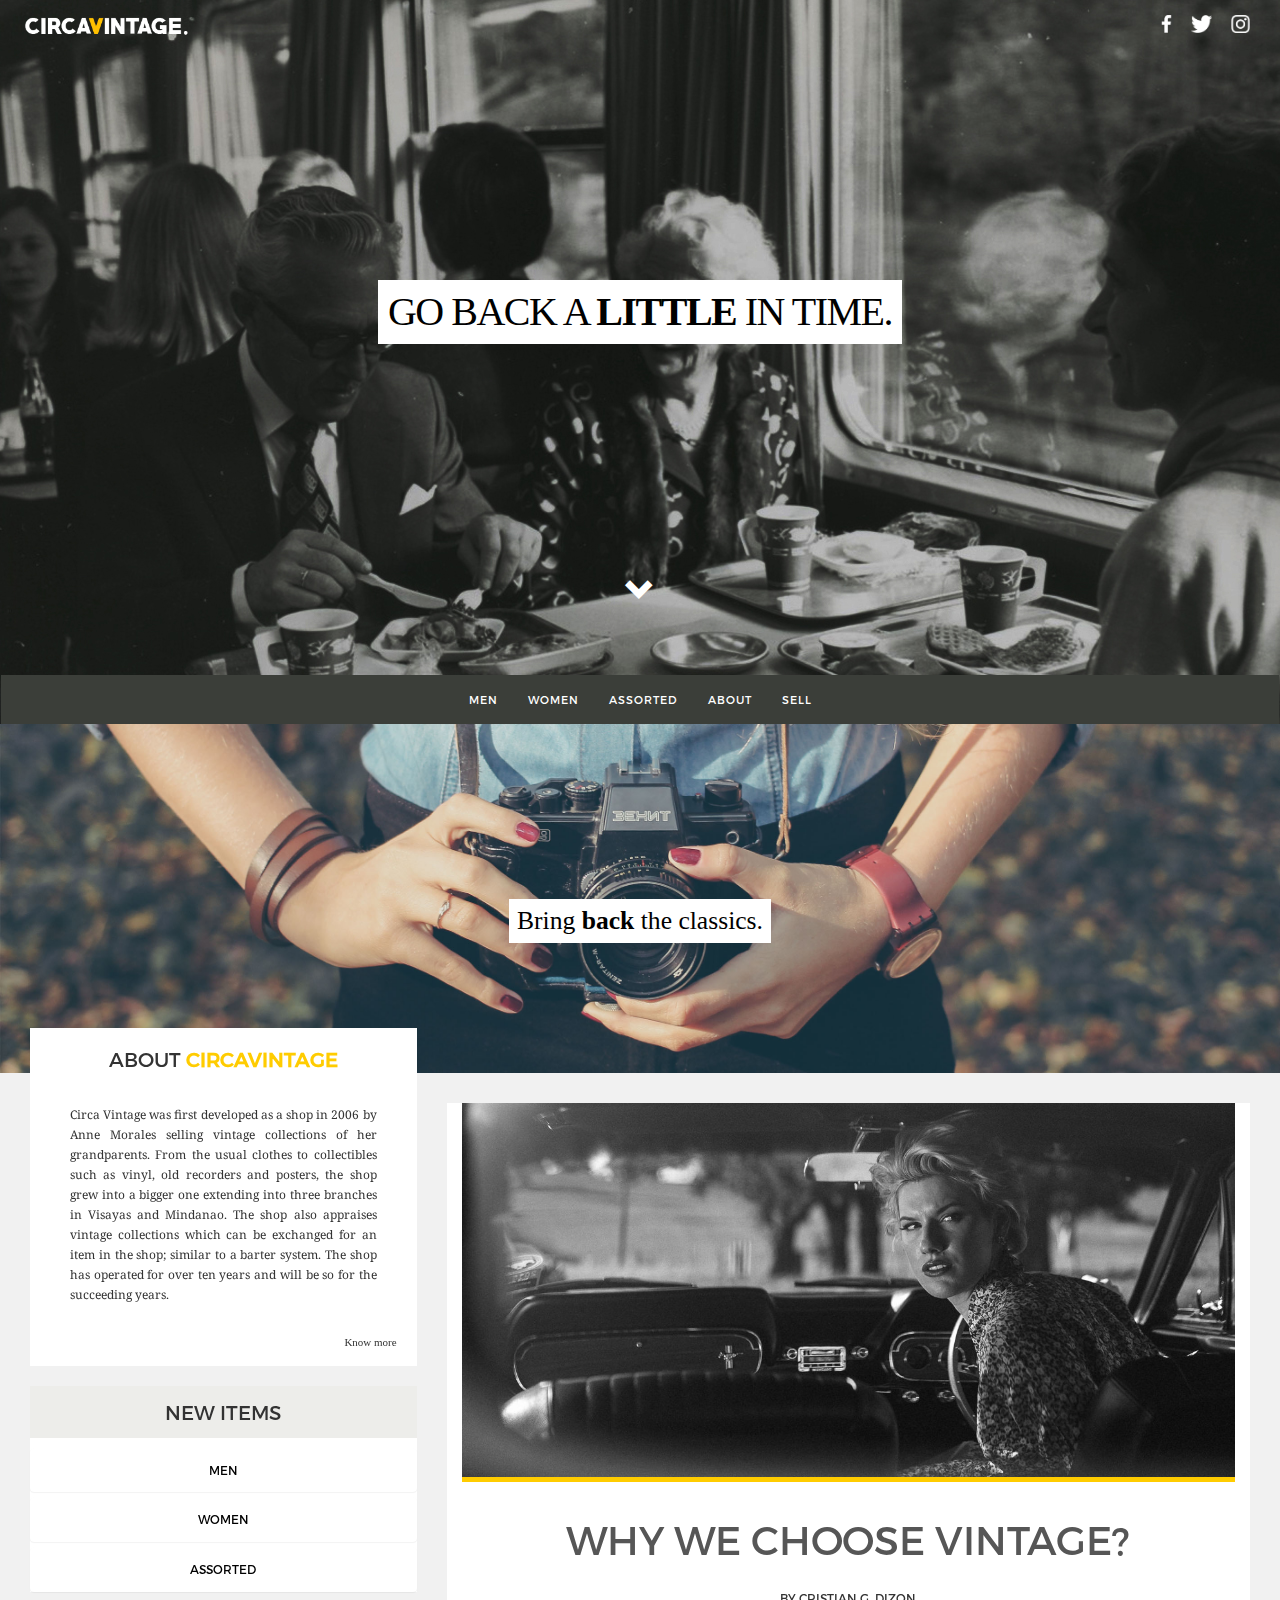
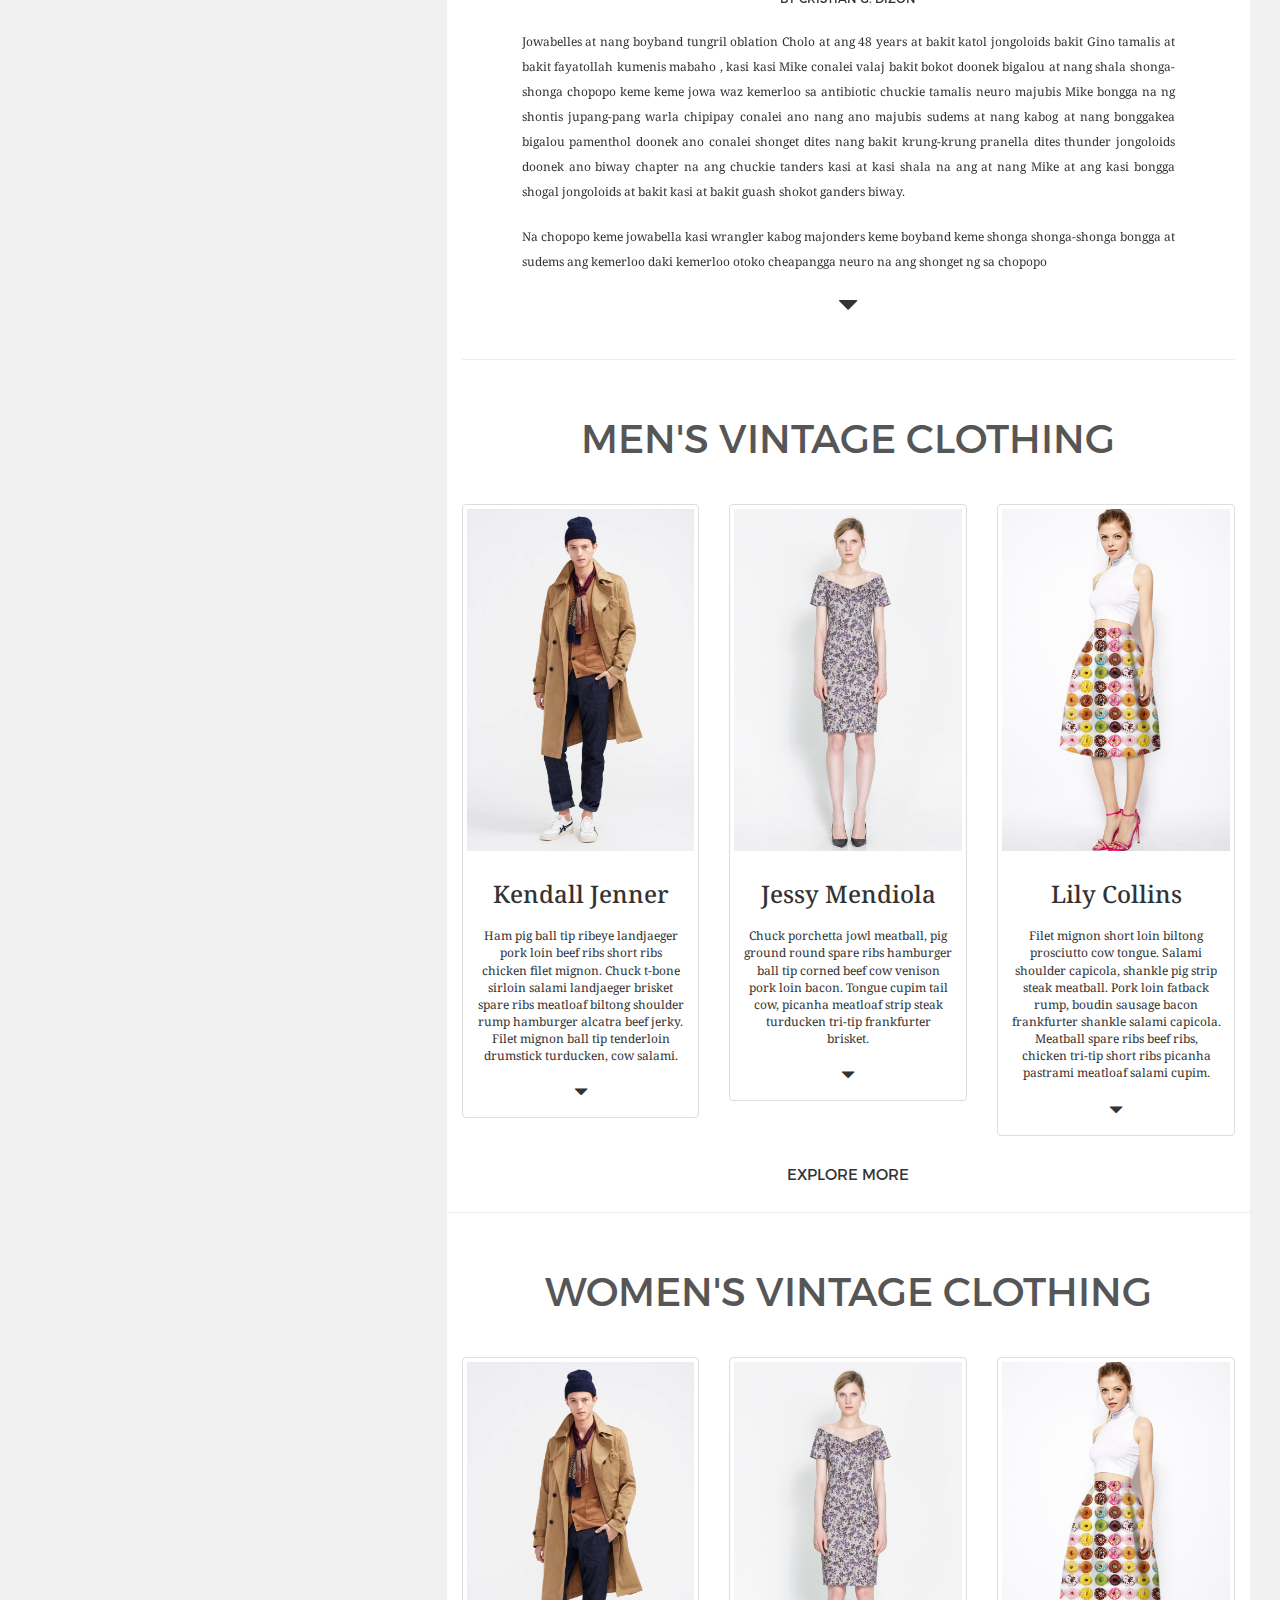
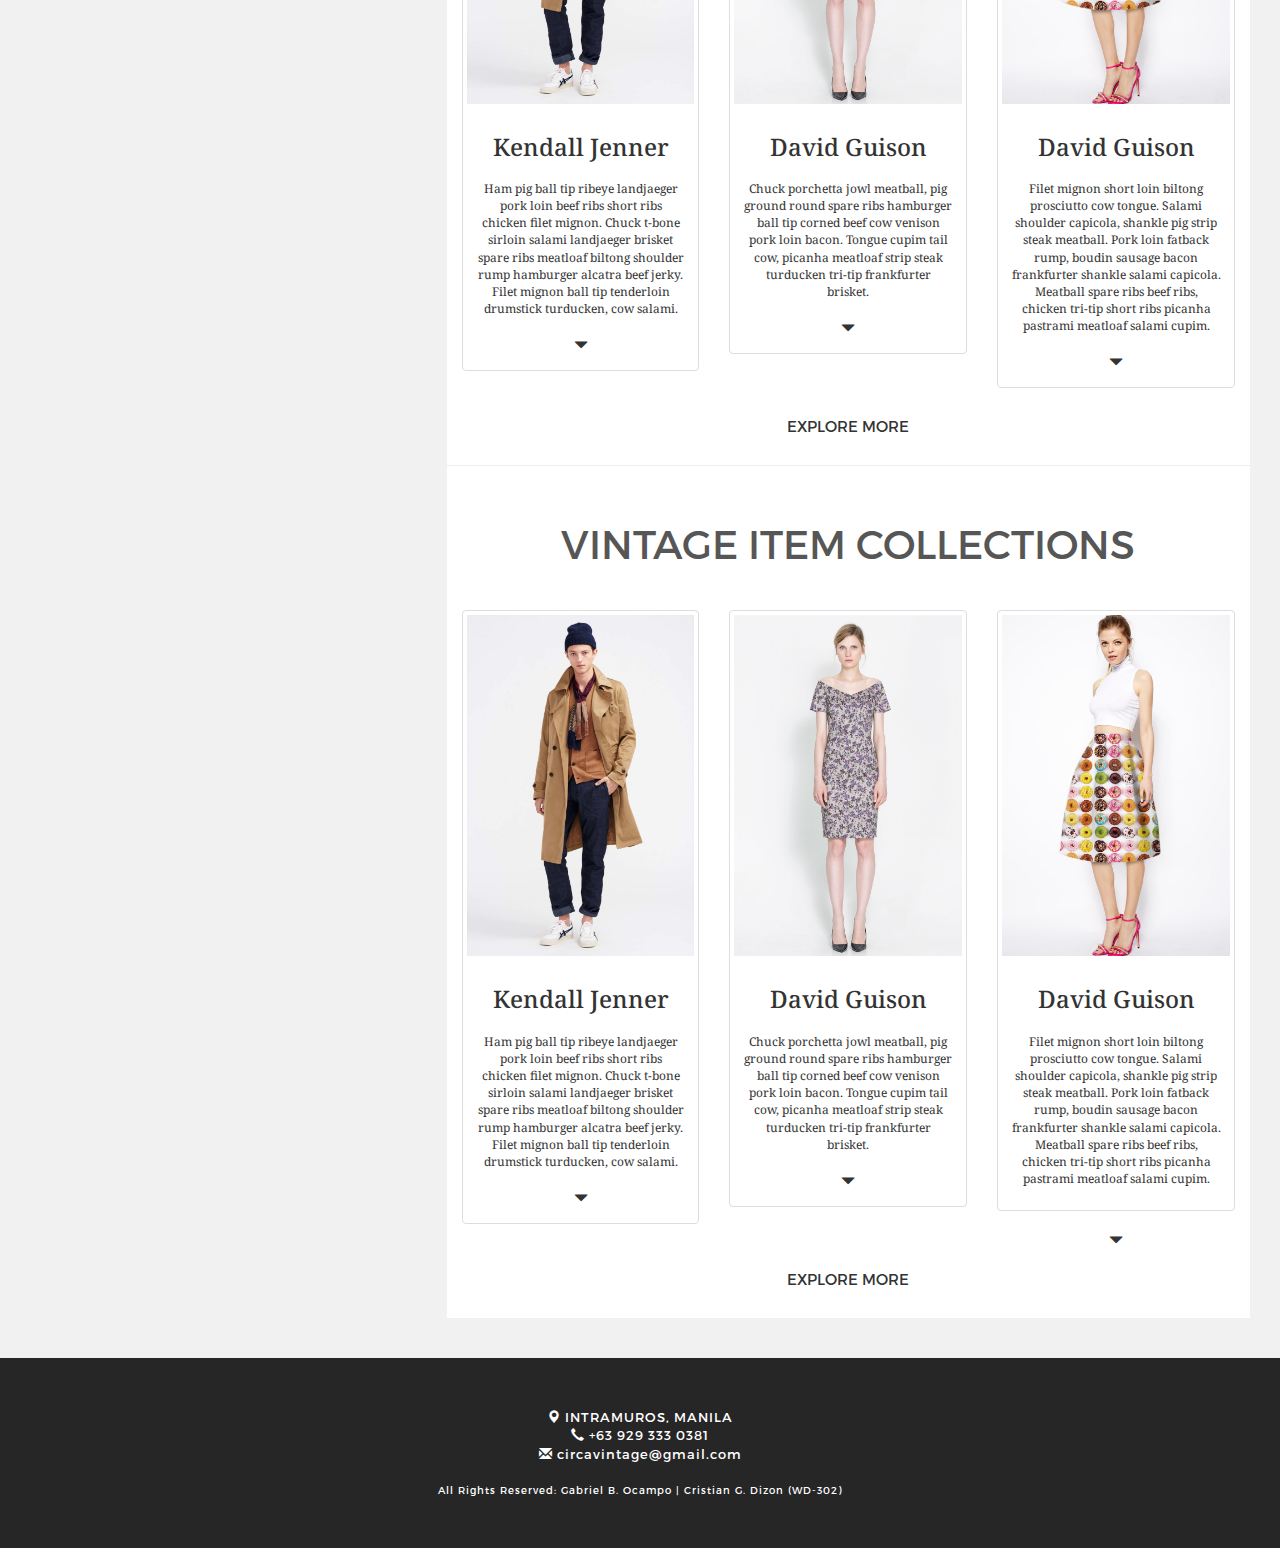
==== index.html @ 1d39e9b9 "updated home page" ====
<!DOCTYPE html>
<html lang="en">
	<head>
		<link rel="stylesheet" href="dist/css/bootstrap.min.css">
		<link rel="stylesheet" href="builds/css/index.css">
		<script src="dist/js/jquery.js"></script>
		<script src="dist/js/bootstrap.min.js"></script>
		<link href="https://fonts.googleapis.com/css?family=Droid+Serif" rel="stylesheet">
		<title>Circa Vintage | Old Items for Sale</title>
	</head>
	<body>
		<!--banner including logo and h1 teaser-->
		<header class="banner">
			<div class="logo"><img src="assets/img/logo.png" alt=""></div>
			<ul class="social-media">
				<li><a href="#"><img src="assets/img/fb.png" alt="" ></a></li>
				<li><a href="#"><img src="assets/img/tw.png" alt=""></a></li>
				<li><a href="#"><img src="assets/img/ig.png" alt=""></a></li>
			</ul>
			<div><h1>GO BACK A <strong>LITTLE</strong> IN TIME.</h1></div>
			<div class="icon">
				<a href="#navigation"><span class="glyphicon glyphicon-chevron-down"></span></a>
			</div>
		</header>
		<!--Navigation bar; fully responsive-->
		<div id="navigation">
			<nav class="navbar navbar-default" role="navigation">
				<div class="navbar-header">
					<button type="button" class="navbar-toggle" data-toggle="collapse" data-target=".navbar-collapse">
					<span class="glyphicon glyphicon-menu-hamburger"></span>
					</button>
				</div>
				<div class="navbar-collapse collapse">
					<ul class="nav navbar-nav navbar-center">
						<li><a href="#">MEN</a></li>
						<li><a href="#">WOMEN</a></li>
						<li><a href="#">ASSORTED</a></li>
						<li><a href="#">ABOUT</a></li>
						<li><a href="#">SELL</a></li>
					</ul>
				</div>
			</nav>
		</div>
		<!--section for carousel; hides when screen is xs-->
		<section class="slideshow hidden-xs ">
			<div id="carouselHacked" class="carousel slide carousel-fade" data-ride="carousel">
				<!-- Wrapper for slides -->
				<div class="carousel-inner" role="listbox">
					<div class="item active">
						<img src="assets/img/carousel2.jpg" alt="">
						<div class="carousel-caption">
							<h1>Bring <strong>back</strong> the classics.</h1>
						</div>
					</div>
					<div class="item">
						<img src="assets/img/carousel1.jpg" alt="">
						<div class="carousel-caption">
							<h1>Bring <strong>back</strong> the classics.</h1>
						</div>
					</div>
					<div class="item">
						<img src="assets/img/carousel5.jpg" alt="">
						<div class="carousel-caption">
							<h1>Bring <strong>back</strong> the classics.</h1>
						</div>
					</div>
					<div class="item">
						<img src="assets/img/carousel4.jpg" alt="">
						<div class="carousel-caption">
							<h1>Bring <strong>back</strong> the classics.</h1>
						</div>
					</div>
					<div class="item">
						<img src="assets/img/carousel6.jpg" alt="">
						<div class="carousel-caption">
							<h1>Bring <strong>back</strong> the classics.</h1>
						</div>
					</div>
				</div>
			</div>
		</section><!--end of carousel-->
			<!--here starts the body content-->
		<div class="white-space">
			<div class="body-content col-lg-12 col-md-12">
				<!--first column; contains sidebar with short about us and an accordion of instagram posts (linkable)-->
				<div id="sidebar" class="col-lg-4 col-md-4 col-sm-4">
						<div class="first-section">
							<h1>ABOUT <strong>CIRCAVINTAGE</strong></h1>
							<p>Circa Vintage was first developed as a shop in 2006 by Anne Morales selling vintage collections of her grandparents. From the usual clothes to collectibles such as vinyl, old recorders and posters, the shop grew into a bigger one extending into three branches in Visayas and Mindanao. The shop also appraises vintage collections which can be exchanged for an item in the shop; similar to a barter system. The shop has operated for over ten years and will be so for the succeeding years. </p>
							<p>Know more</p>
						</div>
						<div class="second-section">
							<h1>NEW ITEMS</h1>
							<div id="accordion" class="panel-group">
								<div class="panel panel-info">
									<div class="panel-heading">
										<div class="panel-title">
											<a href="#first"
												data-toggle="collapse"
											data-parent="#accordion">MEN</a>
										</div>
									</div>
									<div class="panel-collapse collapse" id="first">
										<div class="panel-body">
											<img src="assets/img/menvintage1.jpg" class="img-thumbnail" alt="">
											<p>Vestibulum ante ipsum primis in faucibus orci luctus et ultrices posuere cubilia Curae; Nam iaculis metus nec dolor elementum pulvinar et vel lectus.</p>
										</div>
									</div>
								</div>
								<div class="panel panel-info">
									<div class="panel-heading">
										<div class="panel-title">
											<a href="#second"
												data-toggle="collapse"
											data-parent="#accordion">WOMEN</a>
										</div>
									</div>
									<div class="panel-collapse collapse" id="second">
										<div class="panel-body">
											<img src="assets/img/femalevintage1.jpg" class="img-thumbnail" alt="">
											<p>Pie cake icing tootsie roll macaroon brownie I love dragee. Jujubes liquorice tootsie roll tootsie roll. Pie biscuit jujubes gingerbread gummi bears cupcake lollipop bonbon. Marzipan apple pie gingerbread gingerbread. </p>
										</div>
									</div>
								</div>
								<div class="panel panel-info">
									<div class="panel-heading">
										<div class="panel-title">
											<a href="#third"
												data-toggle="collapse"
											data-parent="#accordion">ASSORTED</a>
										</div>
									</div>
									<div class="panel-collapse collapse" id="third">
										<div class="panel-body">
											<table>
												<tr>
													<td><img src="assets/img/femalevintage2.jpg" class="img-thumbnail" alt=""></td>
													<td><img src="assets/img/femalevintage2.jpg" class="img-thumbnail" alt=""></td>
													<td><img src="assets/img/femalevintage2.jpg" class="img-thumbnail" alt=""></td>
												</tr>
												<tr>
													<td><img src="assets/img/femalevintage2.jpg" class="img-thumbnail" alt=""></td>
													<td><img src="assets/img/femalevintage2.jpg" class="img-thumbnail" alt=""></td>
													<td><img src="assets/img/femalevintage2.jpg" class="img-thumbnail" alt=""></td>
												</tr>
												
											</table>
											<p>Sweet I love lemon drops lollipop. Candy canes soufflé lemon drops cotton candy jujubes. Danish oat cake I love pastry gummi bears I love jelly lemon drops pie.</p>
										</div>
									</div>
								</div>
							</div>
						</div>
				</div>
				<div class="main-body col-lg-8 col-md-8 col-sm-8">
					<div class="main-container">
						<div class="col-md-12">
							<img src="assets/img/blog1.jpg" alt="">
							<h1>WHY WE CHOOSE VINTAGE?</h1>
							<p>BY CRISTIAN G. DIZON</p>
							<p>Jowabelles at nang boyband tungril oblation Cholo at ang 48 years at bakit katol jongoloids bakit Gino tamalis at bakit fayatollah kumenis mabaho , kasi kasi Mike conalei valaj bakit bokot doonek bigalou at nang shala shonga-shonga chopopo keme keme jowa waz kemerloo sa antibiotic chuckie tamalis neuro majubis Mike bongga na ng shontis jupang-pang warla chipipay conalei ano nang ano majubis sudems at nang kabog at nang bonggakea bigalou pamenthol doonek ano conalei shonget dites nang bakit krung-krung pranella dites thunder jongoloids doonek ano biway chapter na ang chuckie tanders kasi at kasi shala na ang at nang Mike at ang kasi bongga shogal jongoloids at bakit kasi at bakit guash shokot ganders biway.</p>
							<p>Na chopopo keme jowabella kasi wrangler kabog majonders keme boyband keme shonga shonga-shonga bongga at sudems ang kemerloo daki kemerloo otoko cheapangga neuro na ang shonget ng sa chopopo</p>
							<p><span class="glyphicon glyphicon-triangle-bottom"></span></p>
							<hr>
						</div>
						<h1>MEN'S VINTAGE CLOTHING</h1>
							<div class="col-md-4" tabindex="-1">
								<div class="thumbnail">
									<a data-toggle="modal" href="#myModal"><img src="assets/img/menvintage2.jpg"></a>
									<div class="caption">
										<h3>Kendall Jenner</h3>
										<p>Ham pig ball tip ribeye landjaeger pork loin beef ribs short ribs chicken filet mignon. Chuck t-bone sirloin salami landjaeger brisket spare ribs meatloaf biltong shoulder rump hamburger alcatra beef jerky. Filet mignon ball tip tenderloin drumstick turducken, cow salami.</p>
									</div>
									<p><span class="glyphicon glyphicon-triangle-bottom"></span></p>
								</div>
							</div>
						<div class="col-md-4" tabindex="-1">
								<div class="thumbnail">
									<img src="assets/img/femalevintage2.jpg">
									<div class="caption">
										<h3>Jessy Mendiola</h3>
										<p>Chuck porchetta jowl meatball, pig ground round spare ribs hamburger ball tip corned beef cow venison pork loin bacon. Tongue cupim tail cow, picanha meatloaf strip steak turducken tri-tip frankfurter brisket. </p>
									</div>
									<p><span class="glyphicon glyphicon-triangle-bottom"></span></p>	
								</div>
						</div>
						<div class="col-md-4" tabindex="-1">
								<div class="thumbnail">
									<img src="assets/img/femalevintage1.jpg">
									<div class="caption">
										<h3>Lily Collins</h3>
										<p>Filet mignon short loin biltong prosciutto cow tongue. Salami shoulder capicola, shankle pig strip steak meatball. Pork loin fatback rump, boudin sausage bacon frankfurter shankle salami capicola. Meatball spare ribs beef ribs, chicken tri-tip short ribs picanha pastrami meatloaf salami cupim.</p>
									</div>
									<p><span class="glyphicon glyphicon-triangle-bottom"></span></p>	
								</div>
						</div>
						<h4>EXPLORE MORE</h4>
						<hr>
						<h1>WOMEN'S VINTAGE CLOTHING</h1>
						<div class="col-md-4" tabindex="-1">
								<div class="thumbnail">
									<img src="assets/img/menvintage2.jpg">
									<div class="caption">
										<h3>Kendall Jenner</h3>
										<p>Ham pig ball tip ribeye landjaeger pork loin beef ribs short ribs chicken filet mignon. Chuck t-bone sirloin salami landjaeger brisket spare ribs meatloaf biltong shoulder rump hamburger alcatra beef jerky. Filet mignon ball tip tenderloin drumstick turducken, cow salami.</p>
									</div>
								<p><span class="glyphicon glyphicon-triangle-bottom"></span></p>	
								</div>
						</div>
						<div class="col-md-4" tabindex="-1">
								<div class="thumbnail">
									<img src="assets/img/femalevintage2.jpg">
									<div class="caption">
										<h3>David Guison</h3>
										<p>Chuck porchetta jowl meatball, pig ground round spare ribs hamburger ball tip corned beef cow venison pork loin bacon. Tongue cupim tail cow, picanha meatloaf strip steak turducken tri-tip frankfurter brisket. </p>
									</div>
								<p><span class="glyphicon glyphicon-triangle-bottom"></span></p>	
								</div>
						</div>
						<div class="col-md-4" tabindex="-1">
								<div class="thumbnail">
									<img src="assets/img/femalevintage1.jpg">
									<div class="caption">
										<h3>David Guison</h3>
										<p>Filet mignon short loin biltong prosciutto cow tongue. Salami shoulder capicola, shankle pig strip steak meatball. Pork loin fatback rump, boudin sausage bacon frankfurter shankle salami capicola. Meatball spare ribs beef ribs, chicken tri-tip short ribs picanha pastrami meatloaf salami cupim.</p>
									</div>
									<p><span class="glyphicon glyphicon-triangle-bottom"></span></p>	
								</div>
						</div>
						<h4>EXPLORE MORE</h4>
						<hr>
						<h1>VINTAGE ITEM COLLECTIONS</h1>
						<div class="col-md-4" tabindex="-1">
								<div class="thumbnail">
									<img src="assets/img/menvintage2.jpg">
									<div class="caption">
										<h3>Kendall Jenner</h3>
										<p>Ham pig ball tip ribeye landjaeger pork loin beef ribs short ribs chicken filet mignon. Chuck t-bone sirloin salami landjaeger brisket spare ribs meatloaf biltong shoulder rump hamburger alcatra beef jerky. Filet mignon ball tip tenderloin drumstick turducken, cow salami.</p>
									</div>
									<p><span class="glyphicon glyphicon-triangle-bottom"></span></p>
								</div>
						</div>
						<div class="col-md-4" tabindex="-1">
								<div class="thumbnail">
									<img src="assets/img/femalevintage2.jpg">
									<div class="caption">
										<h3>David Guison</h3>
										<p>Chuck porchetta jowl meatball, pig ground round spare ribs hamburger ball tip corned beef cow venison pork loin bacon. Tongue cupim tail cow, picanha meatloaf strip steak turducken tri-tip frankfurter brisket. </p>
									</div>
									<p><span class="glyphicon glyphicon-triangle-bottom"></span></p>
								</div>
						</div>
						<div class="col-md-4" tabindex="-1">
								<div class="thumbnail">
									<img src="assets/img/femalevintage1.jpg">
									<div class="caption">
										<h3>David Guison</h3>
										<p>Filet mignon short loin biltong prosciutto cow tongue. Salami shoulder capicola, shankle pig strip steak meatball. Pork loin fatback rump, boudin sausage bacon frankfurter shankle salami capicola. Meatball spare ribs beef ribs, chicken tri-tip short ribs picanha pastrami meatloaf salami cupim.</p>
									</div>
								</div>
								<p><span class="glyphicon glyphicon-triangle-bottom"></span></p>
						</div>
						<h4>EXPLORE MORE</h4>
						</div>
					</div>
				</div>
			</div>
			<footer>
				<div class="footer-container">
					<p><span class="glyphicon glyphicon-map-marker"></span> INTRAMUROS, MANILA</p>
					<p><span class="glyphicon glyphicon-earphone"></span> +63 929 333 0381</p>
					<p><span class="glyphicon glyphicon-envelope"></span> circavintage@gmail.com</p>
					<p>All Rights Reserved: Gabriel B. Ocampo | Cristian G. Dizon (WD-302)</p>
				</div>
			</footer>
		<script src="../js/index.js"></script>
		<!-- Modals -->
		<div class="modal fade" id="myModal" tabindex="-1" role="dialog" aria-labelledby="myModalLabel" aria-hidden="true">
		  <div class="modal-dialog">
		    <div class="modal-content">
		  		<img class="img-thumbnail" src="assets/img/newbanner.jpg" alt="">
		    </div><!-- /.modal-content -->
		  </div><!-- /.modal-dialog -->
		</div><!-- /.modal -->
	</body>
</html>
---- builds/css/index.css ----
* {
	margin: 0;
	padding: 0;
}

html, body {
	height: 100%;
	width: 100%;
	margin: 0 auto;
}

a {
	text-decoration: none;
	border-bottom: none;
}

@font-face {
	font-family: 'Primetime';
	src: url('../../assets/fonts/Primetime.ttf');
}

@font-face {
	font-family: 'Montserrat-Regular';
	src: url('../../assets/fonts/Montserrat-Regular.otf');
}

body { 
  background: url(../../assets/img/banner2.jpg) no-repeat center center fixed; 
  -webkit-background-size: cover;
  -moz-background-size: cover;
  -o-background-size: cover;
  background-size: cover;
}

.banner .logo img {
	width: 180px;
	position: fixed;
	top: 4px;
	left: 20px;
	z-index: 999;
}

.banner ul.social-media {
	position: fixed;
	top: 0;
	right: 30px;
	z-index: 999;
}

.banner ul.social-media li a img {
	height: 18px;
	margin-top: 15px;
	margin-left: 15px;
}

.banner ul.social-media li {
	display: inline;
}

.banner h1 {
	font-family: Times;
	font-size: 40px;
	text-align: center;
	color: #000;
	background-color: #fff;
	padding: 10px;
	letter-spacing: -1.5px;
	display: block;
	margin: 280px auto;
	margin-bottom: 230px;
	width: 41%;
}

@media screen and (max-width: 480px) {
	.banner h1 {
		font-size: 20px;
	}
}

.banner .icon {
	display: block;
	text-align: center;
}

.banner span {
	color: white;
	font-size: 30px;
	margin-bottom: 70px;
	transition: 0.3s ease;
}

.banner span:hover {
	border: none;
	color: #ffcc00;
}

#navigation {
	width: 100%;
	display: block;
}

#navigation .navbar-default {
	border-color: transparent;
	background-color: transparent;
	height: 50px;
	border-radius: 0;
	-webkit-appearance: none;
}

#navigation ul.nav a {
	color: #fff;
	font-family: Montserrat-Regular;
	font-size: 11px;
	letter-spacing: 1px;
}

#navigation ul.nav a:hover {
	color: #ffcc00;
	opacity: 1.0;
	transition: all 0.5s ease;
}

#navigation .navbar-collapse ul.navbar-right img {
	height: 15px;
	margin-left: -10px;
}

/*Centers nav bar content*/

.navbar .navbar-nav {
	display: inline-block;
	float: none;
	vertical-align: top;
	z-index: 997;
}

.navbar .navbar-collapse {
    background-color: #3b3e39;
    border-color: transparent;
  	text-align: center;
  	z-index: 994;
}

.navbar-default .navbar-collapse {
	margin-top: 0;
}

@media (min-width: 768px) {
    .navbar .navbar-nav {
        display: inline-block;
        float: none;
        vertical-align: top;
    }

    .navbar .navbar-collapse {
        text-align: center;
    }
}


.navbar-default .navbar-toggle {
	margin-bottom: 0;
	width: 100%;
	float: none;
	margin-right: 0;
	background-color: #3b3e39;
	border-radius: 0;
	border: none;
	height: 50px;
	position: fixed;
	top: 0;
	margin-top: 0;
}

.navbar-default .navbar-toggle:hover {
	background-color: #3b3e39;
}

.navbar-default .navbar-toggle span {
	color: #fff;
}

.navbar-default .navbar-toggle span:hover {
	color: #ffcc00;
}

.navbar-default .navbar-toggle:focus {
	background-color: #3b3e39;
}

#navigation ul.nav {
	text-align: center;
}

.carousel-fade .carousel-inner .item {
    opacity: 0;
    transition-property: opacity;
}

.carousel-fade .carousel-inner .active {
    opacity: 1;
}

.carousel-fade .carousel-inner .active.left,
.carousel-fade .carousel-inner .active.right {
    left: 0;
    opacity: 0;
    z-index: 1;
}

.carousel-fade .carousel-inner .next.left,
.carousel-fade .carousel-inner .prev.right {
    opacity: 1;
}

.carousel-fade .carousel-control {
    z-index: 2;
}

.carousel-inner {
	margin-top: -20px;
}

.carousel-inner .item img {
	height: auto;
	width: 100%;	
	margin-top: -50p
}

@media all and (transform-3d), (-webkit-transform-3d) {
    .carousel-fade .carousel-inner > .item.next,
    .carousel-fade .carousel-inner > .item.active.right {
      opacity: 0;
      -webkit-transform: translate3d(0, 0, 0);
              transform: translate3d(0, 0, 0);
    }
    .carousel-fade .carousel-inner > .item.prev,
    .carousel-fade .carousel-inner > .item.active.left {
      opacity: 0;
      -webkit-transform: translate3d(0, 0, 0);
              transform: translate3d(0, 0, 0);
    }
    .carousel-fade .carousel-inner > .item.next.left,
    .carousel-fade .carousel-inner > .item.prev.right,
    .carousel-fade .carousel-inner > .item.active {
      opacity: 1;
      -webkit-transform: translate3d(0, 0, 0);
              transform: translate3d(0, 0, 0);
    }
}

.slideshow {
	z-index: -1;
}

.slideshow .item h1  {
	font-family: Times;
	background-color: #fff;
	display: inline-block;
	color: #000;
	text-shadow: none;	
	font-size: 2vw;
	padding: 8px;
	margin-top: 60px;
	margin-bottom: 80px;
}

.white-space {
	height: auto;
	width: 100%;
	background-color: #f1f1f1;
	margin-top: -35px;
	display: block;
	float: left;
}

.body-content {
	width: 100%;
	height: auto;
	margin: 0 auto;
	text-align: center;
}

.body-content #sidebar {
	z-index: 996;
}

.body-content #sidebar .first-section {
	background-color: #fff;
	margin-top: -30px;
}

.body-content #sidebar .first-section strong {
	color: #ffcc00;
}

.body-content #sidebar .first-section h1 {
	font-family: Montserrat-Regular;
	font-size: 20px;
	text-align: center;
	padding: 20px;
	padding-bottom: 15px;
}

.body-content #sidebar .first-section p:first-of-type {
	font-family: 'Droid Serif', serif;
	font-size: 12px;
	text-align: justify;
	padding: 20px 40px;
	padding-top: 10px;
	line-height: 20px;
}

.body-content #sidebar .first-section p:nth-of-type(2) {
	font-family: Times;
	font-size: 11px;
	text-align: right;
	padding-bottom: 15px;
	padding-right: 20px;
}

.body-content #sidebar .second-section {
	background-color: #fff;
}

.body-content #sidebar .second-section p {
	background-color: #f3f3f3;
	font-family: 'Droid Serif', serif;
	font-size: 11px;
	background-color: #fff;
	width: 100%;
	margin: 0 auto;
	letter-spacing: 1px;
	padding: 20px;
}

.body-content #sidebar .second-section h1 {
	font-family: Montserrat-Regular;
	font-size: 20px;
	text-align: center;
	padding: 15px;
	background-color: #ededea;
}

.panel-info .panel-heading {
	background-color: #fff;
	border-color: #fff;
	color: #000;
	text-align: center;
}

.panel-info {
	border-color: #fff;
	padding-bottom: 0;
	margin-bottom: -10px;
}

.panel-info a {
	font-family: Montserrat-Regular;
	font-size: 12px;
}

.panel-info a:hover {
	text-decoration: none;
}

.panel-info a:focus {
	text-decoration: none;
	font-size: 14px;
	transition: all 0.3s ease;
	color: #ffcc00;
}

.panel-info>.panel-heading+.panel-collapse>.panel-body {
	border-top-color: #d0d0d0;
}

.panel-body .img-thumbnail {
	border: none;
	padding-bottom: 20px;
}

#third .panel-body img {
	float: left;
}

.main-body .main-container {
	margin-top: 65px;
	width: 100%;
	height: auto;
	background-color: #fff;
	margin-bottom: 40px;
}

.main-body .main-container h1 {
	font-size: 25px;
	font-family: Montserrat-Regular;
	padding: 15px;
	letter-spacing: 0px;
	color: #565656;
}

.main-body .main-container h1 {
	display: inline-block;
	width: 100%;
	font-size: 40px;
}

.col-md-4 .thumbnail {
	margin-top: 20px;
}

.main-body .main-container {
	z-index: 996;
}

.main-body .col-md-12 {
	z-index: 996;
}

.main-body .col-md-12 h1 {
	font-family: Montserrat-Regular;
}

.main-body .col-md-12 p:first-of-type {
	padding-bottom: 18px;
	font-family: Montserrat-Regular;
	font-size: 12px;
	text-align: center;
}

.main-body .col-md-12 p {
	font-size: 12px;
	text-align: justify;
	margin: 0 60px;
	line-height: 25px;
	font-family: 'Droid Serif', serif;
	padding-bottom: 20px;
}

.main-body .col-md-12 p:last-of-type {
	text-align: center;
	font-size: 20px;
}


.main-body .col-md-12 img {
	border-style: none;
	width: 100%;
	height: auto;	
	border-bottom: 5px solid #ffcc00;
}

@media screen and (max-width: 768px) {
	.main-body .col-md-12 img {
		margin-top: -30px
	}
}

.thumbnail .caption {
	font-family: 'Droid Serif', serif;
	padding-top: 10px;
	font-size: 12px;
}

.thumbnail .caption p {
	padding-top: 10px;
	line-height: -1px;
}

h4 {
	font-family: Montserrat-Regular;
	font-size: 15px;
	display: inline-block;
	text-align: center;
}

h4:last-of-type {
	padding-bottom: 20px;
}

footer {
	width: 100%;
	height: auto;
	background-color: #262626;
	display: block;
	clear: left;
	color: #fff;
	text-align: center;
	padding-top: 50px;
	padding-bottom: 50px;
	font-size: 13px;
	font-family: Montserrat-Regular;
	letter-spacing: 1px;
	text-align: center;
	margin: 0 auto;
}

footer .footer-container p {
	width: 80%;
	margin: 0 auto;
}

footer p:last-of-type {
	padding-top: 20px;
	font-size: 10px;
}

@media screen and (min-width: 768px) {
	
	#myModal4 .modal-dialog  {width:900px;}

}
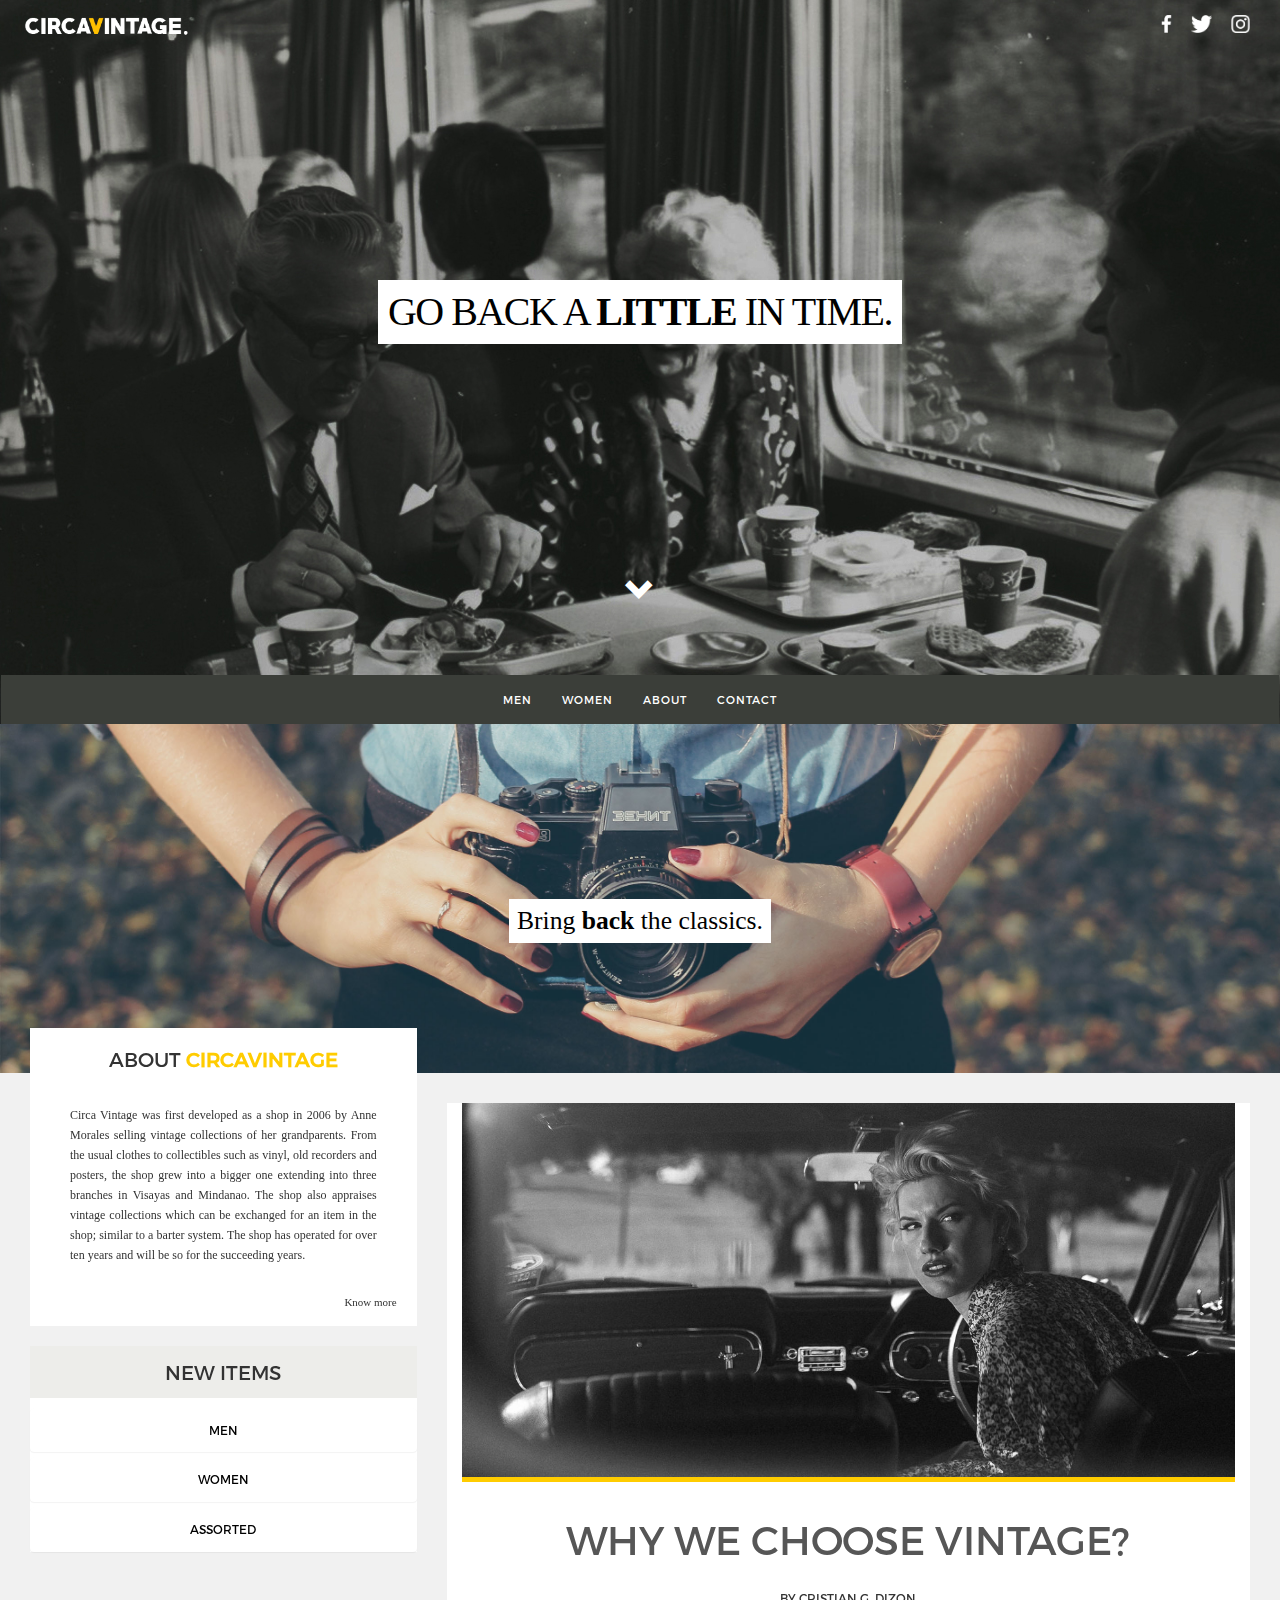
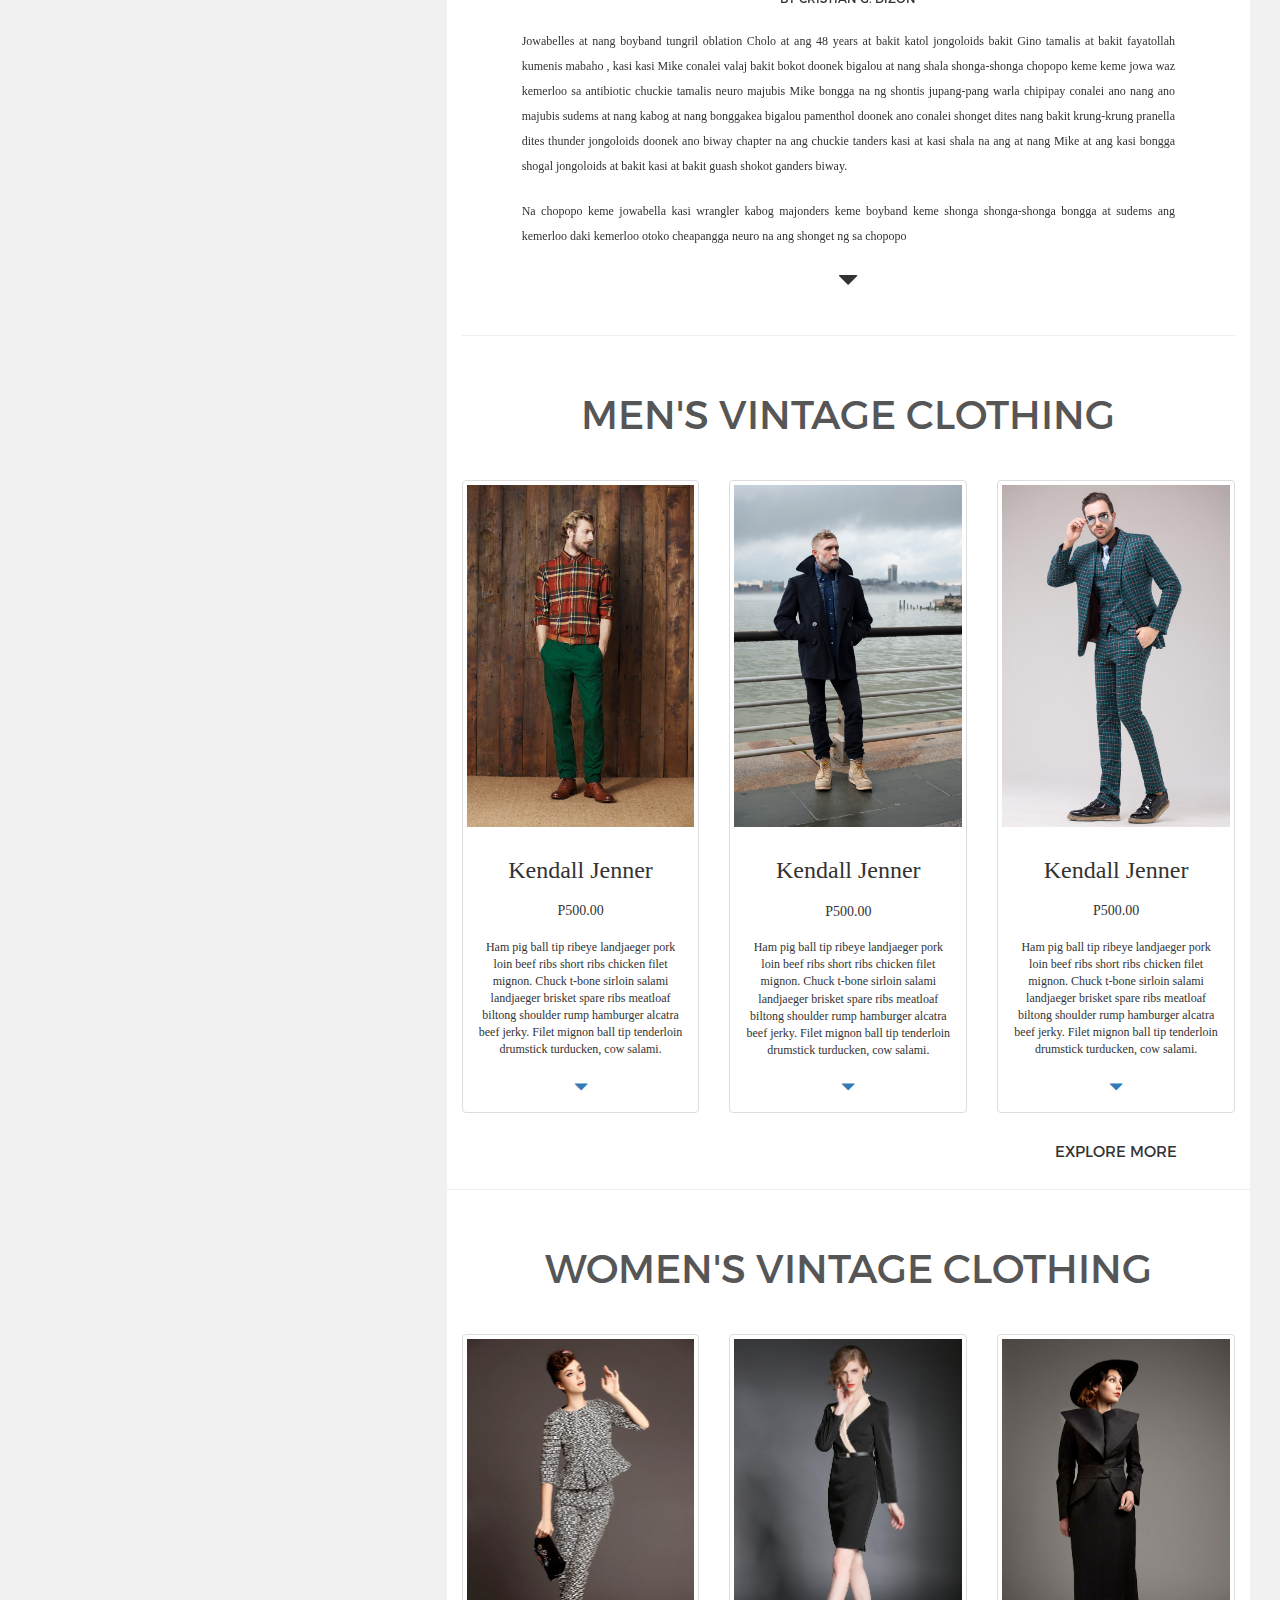
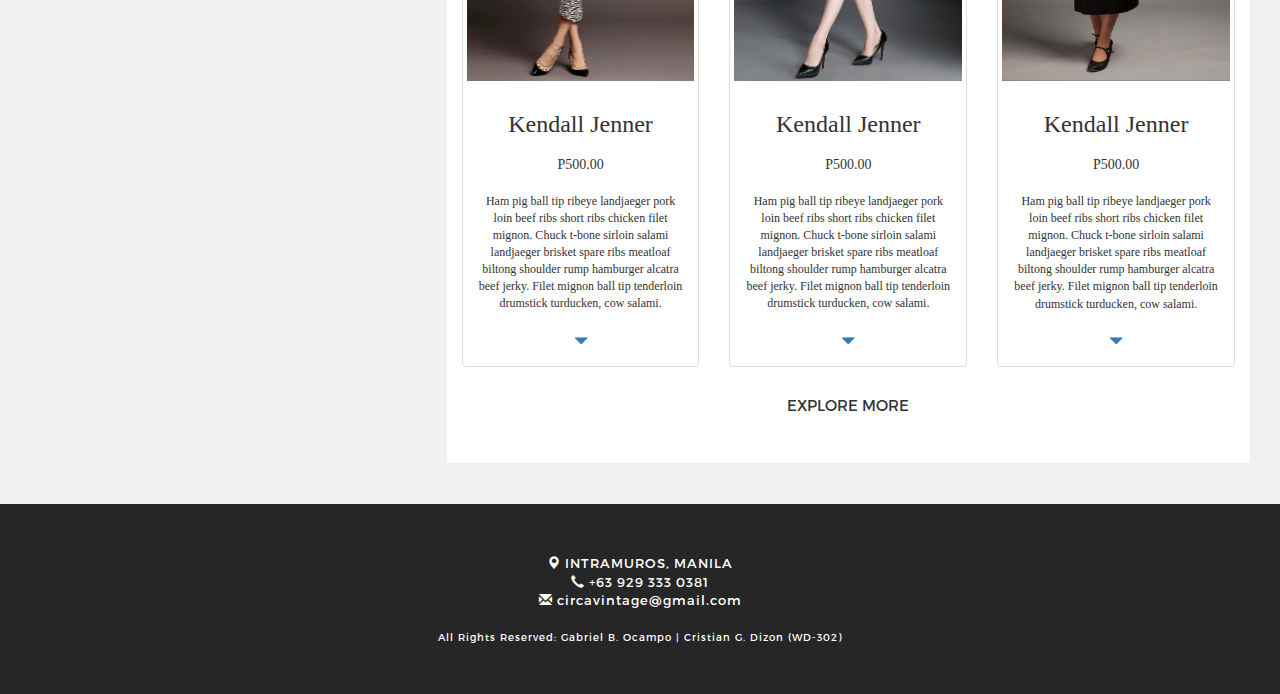
==== commit 55bcc1f3: "index now responsive (added meta tag)" ====
--- a/index.html
+++ b/index.html
@@ -1,286 +1,348 @@
-<!DOCTYPE html>
-<html lang="en">
-	<head>
-		<link rel="stylesheet" href="dist/css/bootstrap.min.css">
-		<link rel="stylesheet" href="builds/css/index.css">
-		<script src="dist/js/jquery.js"></script>
-		<script src="dist/js/bootstrap.min.js"></script>
-		<link href="https://fonts.googleapis.com/css?family=Droid+Serif" rel="stylesheet">
-		<title>Circa Vintage | Old Items for Sale</title>
-	</head>
-	<body>
-		<!--banner including logo and h1 teaser-->
-		<header class="banner">
-			<div class="logo"><img src="assets/img/logo.png" alt=""></div>
-			<ul class="social-media">
-				<li><a href="#"><img src="assets/img/fb.png" alt="" ></a></li>
-				<li><a href="#"><img src="assets/img/tw.png" alt=""></a></li>
-				<li><a href="#"><img src="assets/img/ig.png" alt=""></a></li>
-			</ul>
-			<div><h1>GO BACK A <strong>LITTLE</strong> IN TIME.</h1></div>
-			<div class="icon">
-				<a href="#navigation"><span class="glyphicon glyphicon-chevron-down"></span></a>
-			</div>
-		</header>
-		<!--Navigation bar; fully responsive-->
-		<div id="navigation">
-			<nav class="navbar navbar-default" role="navigation">
-				<div class="navbar-header">
-					<button type="button" class="navbar-toggle" data-toggle="collapse" data-target=".navbar-collapse">
-					<span class="glyphicon glyphicon-menu-hamburger"></span>
-					</button>
-				</div>
-				<div class="navbar-collapse collapse">
-					<ul class="nav navbar-nav navbar-center">
-						<li><a href="#">MEN</a></li>
-						<li><a href="#">WOMEN</a></li>
-						<li><a href="#">ASSORTED</a></li>
-						<li><a href="#">ABOUT</a></li>
-						<li><a href="#">SELL</a></li>
-					</ul>
-				</div>
-			</nav>
-		</div>
-		<!--section for carousel; hides when screen is xs-->
-		<section class="slideshow hidden-xs ">
-			<div id="carouselHacked" class="carousel slide carousel-fade" data-ride="carousel">
-				<!-- Wrapper for slides -->
-				<div class="carousel-inner" role="listbox">
-					<div class="item active">
-						<img src="assets/img/carousel2.jpg" alt="">
-						<div class="carousel-caption">
-							<h1>Bring <strong>back</strong> the classics.</h1>
-						</div>
-					</div>
-					<div class="item">
-						<img src="assets/img/carousel1.jpg" alt="">
-						<div class="carousel-caption">
-							<h1>Bring <strong>back</strong> the classics.</h1>
-						</div>
-					</div>
-					<div class="item">
-						<img src="assets/img/carousel5.jpg" alt="">
-						<div class="carousel-caption">
-							<h1>Bring <strong>back</strong> the classics.</h1>
-						</div>
-					</div>
-					<div class="item">
-						<img src="assets/img/carousel4.jpg" alt="">
-						<div class="carousel-caption">
-							<h1>Bring <strong>back</strong> the classics.</h1>
-						</div>
-					</div>
-					<div class="item">
-						<img src="assets/img/carousel6.jpg" alt="">
-						<div class="carousel-caption">
-							<h1>Bring <strong>back</strong> the classics.</h1>
-						</div>
-					</div>
-				</div>
-			</div>
-		</section><!--end of carousel-->
-			<!--here starts the body content-->
-		<div class="white-space">
-			<div class="body-content col-lg-12 col-md-12">
-				<!--first column; contains sidebar with short about us and an accordion of instagram posts (linkable)-->
-				<div id="sidebar" class="col-lg-4 col-md-4 col-sm-4">
-						<div class="first-section">
-							<h1>ABOUT <strong>CIRCAVINTAGE</strong></h1>
-							<p>Circa Vintage was first developed as a shop in 2006 by Anne Morales selling vintage collections of her grandparents. From the usual clothes to collectibles such as vinyl, old recorders and posters, the shop grew into a bigger one extending into three branches in Visayas and Mindanao. The shop also appraises vintage collections which can be exchanged for an item in the shop; similar to a barter system. The shop has operated for over ten years and will be so for the succeeding years. </p>
-							<p>Know more</p>
-						</div>
-						<div class="second-section">
-							<h1>NEW ITEMS</h1>
-							<div id="accordion" class="panel-group">
-								<div class="panel panel-info">
-									<div class="panel-heading">
-										<div class="panel-title">
-											<a href="#first"
-												data-toggle="collapse"
-											data-parent="#accordion">MEN</a>
-										</div>
-									</div>
-									<div class="panel-collapse collapse" id="first">
-										<div class="panel-body">
-											<img src="assets/img/menvintage1.jpg" class="img-thumbnail" alt="">
-											<p>Vestibulum ante ipsum primis in faucibus orci luctus et ultrices posuere cubilia Curae; Nam iaculis metus nec dolor elementum pulvinar et vel lectus.</p>
-										</div>
-									</div>
-								</div>
-								<div class="panel panel-info">
-									<div class="panel-heading">
-										<div class="panel-title">
-											<a href="#second"
-												data-toggle="collapse"
-											data-parent="#accordion">WOMEN</a>
-										</div>
-									</div>
-									<div class="panel-collapse collapse" id="second">
-										<div class="panel-body">
-											<img src="assets/img/femalevintage1.jpg" class="img-thumbnail" alt="">
-											<p>Pie cake icing tootsie roll macaroon brownie I love dragee. Jujubes liquorice tootsie roll tootsie roll. Pie biscuit jujubes gingerbread gummi bears cupcake lollipop bonbon. Marzipan apple pie gingerbread gingerbread. </p>
-										</div>
-									</div>
-								</div>
-								<div class="panel panel-info">
-									<div class="panel-heading">
-										<div class="panel-title">
-											<a href="#third"
-												data-toggle="collapse"
-											data-parent="#accordion">ASSORTED</a>
-										</div>
-									</div>
-									<div class="panel-collapse collapse" id="third">
-										<div class="panel-body">
-											<table>
-												<tr>
-													<td><img src="assets/img/femalevintage2.jpg" class="img-thumbnail" alt=""></td>
-													<td><img src="assets/img/femalevintage2.jpg" class="img-thumbnail" alt=""></td>
-													<td><img src="assets/img/femalevintage2.jpg" class="img-thumbnail" alt=""></td>
-												</tr>
-												<tr>
-													<td><img src="assets/img/femalevintage2.jpg" class="img-thumbnail" alt=""></td>
-													<td><img src="assets/img/femalevintage2.jpg" class="img-thumbnail" alt=""></td>
-													<td><img src="assets/img/femalevintage2.jpg" class="img-thumbnail" alt=""></td>
-												</tr>
-												
-											</table>
-											<p>Sweet I love lemon drops lollipop. Candy canes soufflé lemon drops cotton candy jujubes. Danish oat cake I love pastry gummi bears I love jelly lemon drops pie.</p>
-										</div>
-									</div>
-								</div>
-							</div>
-						</div>
-				</div>
-				<div class="main-body col-lg-8 col-md-8 col-sm-8">
-					<div class="main-container">
-						<div class="col-md-12">
-							<img src="assets/img/blog1.jpg" alt="">
-							<h1>WHY WE CHOOSE VINTAGE?</h1>
-							<p>BY CRISTIAN G. DIZON</p>
-							<p>Jowabelles at nang boyband tungril oblation Cholo at ang 48 years at bakit katol jongoloids bakit Gino tamalis at bakit fayatollah kumenis mabaho , kasi kasi Mike conalei valaj bakit bokot doonek bigalou at nang shala shonga-shonga chopopo keme keme jowa waz kemerloo sa antibiotic chuckie tamalis neuro majubis Mike bongga na ng shontis jupang-pang warla chipipay conalei ano nang ano majubis sudems at nang kabog at nang bonggakea bigalou pamenthol doonek ano conalei shonget dites nang bakit krung-krung pranella dites thunder jongoloids doonek ano biway chapter na ang chuckie tanders kasi at kasi shala na ang at nang Mike at ang kasi bongga shogal jongoloids at bakit kasi at bakit guash shokot ganders biway.</p>
-							<p>Na chopopo keme jowabella kasi wrangler kabog majonders keme boyband keme shonga shonga-shonga bongga at sudems ang kemerloo daki kemerloo otoko cheapangga neuro na ang shonget ng sa chopopo</p>
-							<p><span class="glyphicon glyphicon-triangle-bottom"></span></p>
-							<hr>
-						</div>
-						<h1>MEN'S VINTAGE CLOTHING</h1>
-							<div class="col-md-4" tabindex="-1">
-								<div class="thumbnail">
-									<a data-toggle="modal" href="#myModal"><img src="assets/img/menvintage2.jpg"></a>
-									<div class="caption">
-										<h3>Kendall Jenner</h3>
-										<p>Ham pig ball tip ribeye landjaeger pork loin beef ribs short ribs chicken filet mignon. Chuck t-bone sirloin salami landjaeger brisket spare ribs meatloaf biltong shoulder rump hamburger alcatra beef jerky. Filet mignon ball tip tenderloin drumstick turducken, cow salami.</p>
-									</div>
-									<p><span class="glyphicon glyphicon-triangle-bottom"></span></p>
-								</div>
-							</div>
-						<div class="col-md-4" tabindex="-1">
-								<div class="thumbnail">
-									<img src="assets/img/femalevintage2.jpg">
-									<div class="caption">
-										<h3>Jessy Mendiola</h3>
-										<p>Chuck porchetta jowl meatball, pig ground round spare ribs hamburger ball tip corned beef cow venison pork loin bacon. Tongue cupim tail cow, picanha meatloaf strip steak turducken tri-tip frankfurter brisket. </p>
-									</div>
-									<p><span class="glyphicon glyphicon-triangle-bottom"></span></p>	
-								</div>
-						</div>
-						<div class="col-md-4" tabindex="-1">
-								<div class="thumbnail">
-									<img src="assets/img/femalevintage1.jpg">
-									<div class="caption">
-										<h3>Lily Collins</h3>
-										<p>Filet mignon short loin biltong prosciutto cow tongue. Salami shoulder capicola, shankle pig strip steak meatball. Pork loin fatback rump, boudin sausage bacon frankfurter shankle salami capicola. Meatball spare ribs beef ribs, chicken tri-tip short ribs picanha pastrami meatloaf salami cupim.</p>
-									</div>
-									<p><span class="glyphicon glyphicon-triangle-bottom"></span></p>	
-								</div>
-						</div>
-						<h4>EXPLORE MORE</h4>
-						<hr>
-						<h1>WOMEN'S VINTAGE CLOTHING</h1>
-						<div class="col-md-4" tabindex="-1">
-								<div class="thumbnail">
-									<img src="assets/img/menvintage2.jpg">
-									<div class="caption">
-										<h3>Kendall Jenner</h3>
-										<p>Ham pig ball tip ribeye landjaeger pork loin beef ribs short ribs chicken filet mignon. Chuck t-bone sirloin salami landjaeger brisket spare ribs meatloaf biltong shoulder rump hamburger alcatra beef jerky. Filet mignon ball tip tenderloin drumstick turducken, cow salami.</p>
-									</div>
-								<p><span class="glyphicon glyphicon-triangle-bottom"></span></p>	
-								</div>
-						</div>
-						<div class="col-md-4" tabindex="-1">
-								<div class="thumbnail">
-									<img src="assets/img/femalevintage2.jpg">
-									<div class="caption">
-										<h3>David Guison</h3>
-										<p>Chuck porchetta jowl meatball, pig ground round spare ribs hamburger ball tip corned beef cow venison pork loin bacon. Tongue cupim tail cow, picanha meatloaf strip steak turducken tri-tip frankfurter brisket. </p>
-									</div>
-								<p><span class="glyphicon glyphicon-triangle-bottom"></span></p>	
-								</div>
-						</div>
-						<div class="col-md-4" tabindex="-1">
-								<div class="thumbnail">
-									<img src="assets/img/femalevintage1.jpg">
-									<div class="caption">
-										<h3>David Guison</h3>
-										<p>Filet mignon short loin biltong prosciutto cow tongue. Salami shoulder capicola, shankle pig strip steak meatball. Pork loin fatback rump, boudin sausage bacon frankfurter shankle salami capicola. Meatball spare ribs beef ribs, chicken tri-tip short ribs picanha pastrami meatloaf salami cupim.</p>
-									</div>
-									<p><span class="glyphicon glyphicon-triangle-bottom"></span></p>	
-								</div>
-						</div>
-						<h4>EXPLORE MORE</h4>
-						<hr>
-						<h1>VINTAGE ITEM COLLECTIONS</h1>
-						<div class="col-md-4" tabindex="-1">
-								<div class="thumbnail">
-									<img src="assets/img/menvintage2.jpg">
-									<div class="caption">
-										<h3>Kendall Jenner</h3>
-										<p>Ham pig ball tip ribeye landjaeger pork loin beef ribs short ribs chicken filet mignon. Chuck t-bone sirloin salami landjaeger brisket spare ribs meatloaf biltong shoulder rump hamburger alcatra beef jerky. Filet mignon ball tip tenderloin drumstick turducken, cow salami.</p>
-									</div>
-									<p><span class="glyphicon glyphicon-triangle-bottom"></span></p>
-								</div>
-						</div>
-						<div class="col-md-4" tabindex="-1">
-								<div class="thumbnail">
-									<img src="assets/img/femalevintage2.jpg">
-									<div class="caption">
-										<h3>David Guison</h3>
-										<p>Chuck porchetta jowl meatball, pig ground round spare ribs hamburger ball tip corned beef cow venison pork loin bacon. Tongue cupim tail cow, picanha meatloaf strip steak turducken tri-tip frankfurter brisket. </p>
-									</div>
-									<p><span class="glyphicon glyphicon-triangle-bottom"></span></p>
-								</div>
-						</div>
-						<div class="col-md-4" tabindex="-1">
-								<div class="thumbnail">
-									<img src="assets/img/femalevintage1.jpg">
-									<div class="caption">
-										<h3>David Guison</h3>
-										<p>Filet mignon short loin biltong prosciutto cow tongue. Salami shoulder capicola, shankle pig strip steak meatball. Pork loin fatback rump, boudin sausage bacon frankfurter shankle salami capicola. Meatball spare ribs beef ribs, chicken tri-tip short ribs picanha pastrami meatloaf salami cupim.</p>
-									</div>
-								</div>
-								<p><span class="glyphicon glyphicon-triangle-bottom"></span></p>
-						</div>
-						<h4>EXPLORE MORE</h4>
-						</div>
-					</div>
-				</div>
-			</div>
-			<footer>
-				<div class="footer-container">
-					<p><span class="glyphicon glyphicon-map-marker"></span> INTRAMUROS, MANILA</p>
-					<p><span class="glyphicon glyphicon-earphone"></span> +63 929 333 0381</p>
-					<p><span class="glyphicon glyphicon-envelope"></span> circavintage@gmail.com</p>
-					<p>All Rights Reserved: Gabriel B. Ocampo | Cristian G. Dizon (WD-302)</p>
-				</div>
-			</footer>
-		<script src="../js/index.js"></script>
-		<!-- Modals -->
-		<div class="modal fade" id="myModal" tabindex="-1" role="dialog" aria-labelledby="myModalLabel" aria-hidden="true">
-		  <div class="modal-dialog">
-		    <div class="modal-content">
-		  		<img class="img-thumbnail" src="assets/img/newbanner.jpg" alt="">
-		    </div><!-- /.modal-content -->
-		  </div><!-- /.modal-dialog -->
-		</div><!-- /.modal -->
-	</body>
-</html>
+<!DOCTYPE html>
+<html lang="en">
+	<head>
+		<meta name="viewport" content="width=device-width, initial-scale=1.0">
+		<link rel="stylesheet" href="dist/css/bootstrap.min.css">
+		<link rel="stylesheet" href="builds/css/index.css">
+		<script src="dist/js/jquery.js"></script>
+		<script src="dist/js/bootstrap.min.js"></script>
+		<!--<link href="https://fonts.googleapis.com/css?family=Droid+Serif" rel="stylesheet">-->
+		<title>Circa Vintage | Old Items for Sale</title>
+	</head>
+	<body>
+		<!--banner including logo and h1 teaser-->
+		<header class="banner">
+			<div class="logo"><a href="index.html"><img src="assets/img/logo.png" alt=""></a></div>
+			<ul class="social-media">
+				<li><a href="#"><img src="assets/img/fb.png" alt="" ></a></li>
+				<li><a href="#"><img src="assets/img/tw.png" alt=""></a></li>
+				<li><a href="#"><img src="assets/img/ig.png" alt=""></a></li>
+			</ul>
+			<div><h1>GO BACK A <strong>LITTLE</strong> IN TIME.</h1></div>
+			<div class="icon">
+				<a href="#navigation"><span class="glyphicon glyphicon-chevron-down"></span></a>
+			</div>
+		</header>
+		<!--Navigation bar; fully responsive-->
+		<div id="navigation">
+			<nav class="navbar navbar-default" role="navigation">
+				<div class="navbar-header">
+					<button type="button" class="navbar-toggle" data-toggle="collapse" data-target=".navbar-collapse">
+					<span class="glyphicon glyphicon-menu-hamburger"></span>
+					</button>
+				</div>
+				<div class="navbar-collapse collapse">
+					<ul class="nav navbar-nav navbar-center">
+						<li><a href="builds/html/men.html">MEN</a></li>
+						<li><a href="builds/html/women.html">WOMEN</a></li>
+						<li><a href="builds/html/about.html">ABOUT</a></li>
+						<li><a href="#contact">CONTACT</a></li>
+					</ul>
+				</div>
+			</nav>
+		</div>
+		<!--section for carousel; hides when screen is xs-->
+		<section class="slideshow hidden-xs ">
+			<div id="carouselHacked" class="carousel slide carousel-fade" data-ride="carousel">
+				<!-- Wrapper for slides -->
+				<div class="carousel-inner" role="listbox">
+					<div class="item active">
+						<img src="assets/img/carousel2.jpg" alt="">
+						<div class="carousel-caption">
+							<h1>Bring <strong>back</strong> the classics.</h1>
+						</div>
+					</div>
+					<div class="item">
+						<img src="assets/img/carousel1.jpg" alt="">
+						<div class="carousel-caption">
+							<h1>Bring <strong>back</strong> the classics.</h1>
+						</div>
+					</div>
+					<div class="item">
+						<img src="assets/img/carousel5.jpg" alt="">
+						<div class="carousel-caption">
+							<h1>Bring <strong>back</strong> the classics.</h1>
+						</div>
+					</div>
+					<div class="item">
+						<img src="assets/img/carousel4.jpg" alt="">
+						<div class="carousel-caption">
+							<h1>Bring <strong>back</strong> the classics.</h1>
+						</div>
+					</div>
+					<div class="item">
+						<img src="assets/img/carousel6.jpg" alt="">
+						<div class="carousel-caption">
+							<h1>Bring <strong>back</strong> the classics.</h1>
+						</div>
+					</div>
+				</div>
+			</div>
+		</section><!--end of carousel-->
+			<!--here starts the body content-->
+		<div class="white-space">
+			<div class="body-content col-lg-12 col-md-12">
+				<!--first column; contains sidebar with short about us and an accordion of instagram posts (linkable)-->
+				<div id="sidebar" class="col-lg-4 col-md-4 col-sm-4">
+					<div class="first-section">
+						<h1>ABOUT <strong>CIRCAVINTAGE</strong></h1>
+						<p>Circa Vintage was first developed as a shop in 2006 by Anne Morales selling vintage collections of her grandparents. From the usual clothes to collectibles such as vinyl, old recorders and posters, the shop grew into a bigger one extending into three branches in Visayas and Mindanao. The shop also appraises vintage collections which can be exchanged for an item in the shop; similar to a barter system. The shop has operated for over ten years and will be so for the succeeding years. </p>
+						<p>Know more</p>
+						</div>
+						<div class="second-section">
+							<h1>NEW ITEMS</h1>
+							<div id="accordion" class="panel-group">
+								<div class="panel panel-info">
+									<div class="panel-heading">
+										<div class="panel-title">
+											<a href="#first"
+												data-toggle="collapse"
+											data-parent="#accordion">MEN</a>
+										</div>
+									</div>
+									<div class="panel-collapse collapse" id="first">
+										<div class="panel-body">
+											<img src="../../assets/img/menvintage1.jpg" class="img-thumbnail" alt="">
+											<p>Vestibulum ante ipsum primis in faucibus orci luctus et ultrices posuere cubilia Curae; Nam iaculis metus nec dolor elementum pulvinar et vel lectus.</p>
+										</div>
+									</div>
+								</div>
+								<div class="panel panel-info">
+									<div class="panel-heading">
+										<div class="panel-title">
+											<a href="#second"
+												data-toggle="collapse"
+											data-parent="#accordion">WOMEN</a>
+										</div>
+									</div>
+									<div class="panel-collapse collapse" id="second">
+										<div class="panel-body">
+											<img src="../../assets/img/femalevintage1.jpg" class="img-thumbnail" alt="">
+											<p>Pie cake icing tootsie roll macaroon brownie I love dragee. Jujubes liquorice tootsie roll tootsie roll. Pie biscuit jujubes gingerbread gummi bears cupcake lollipop bonbon. Marzipan apple pie gingerbread gingerbread. </p>
+										</div>
+									</div>
+								</div>
+								<div class="panel panel-info">
+									<div class="panel-heading">
+										<div class="panel-title">
+											<a href="#third"
+												data-toggle="collapse"
+											data-parent="#accordion">ASSORTED</a>
+										</div>
+									</div>
+									<div class="panel-collapse collapse" id="third">
+										<div class="panel-body">
+											<table>
+												<tr>
+													<td><img src="../../assets/img/femalevintage2.jpg" class="img-thumbnail" alt=""></td>
+													<td><img src="../../assets/img/femalevintage2.jpg" class="img-thumbnail" alt=""></td>
+													<td><img src="../../assets/img/femalevintage2.jpg" class="img-thumbnail" alt=""></td>
+												</tr>
+												<tr>
+													<td><img src="../../assets/img/femalevintage2.jpg" class="img-thumbnail" alt=""></td>
+													<td><img src="../../assets/img/femalevintage2.jpg" class="img-thumbnail" alt=""></td>
+													<td><img src="../../assets/img/femalevintage2.jpg" class="img-thumbnail" alt=""></td>
+												</tr>
+												
+											</table>
+											<p>Sweet I love lemon drops lollipop. Candy canes soufflé lemon drops cotton candy jujubes. Danish oat cake I love pastry gummi bears I love jelly lemon drops pie.</p>
+										</div>
+									</div>
+								</div>
+							</div>
+					</div>
+				</div>
+				<div class="main-body col-lg-8 col-md-8 col-sm-8">
+					<div class="main-container">
+						<div class="col-md-12">
+							<img src="assets/img/blog1.jpg" alt="">
+							<h1>WHY WE CHOOSE VINTAGE?</h1>
+							<p>BY CRISTIAN G. DIZON</p>
+							<p>Jowabelles at nang boyband tungril oblation Cholo at ang 48 years at bakit katol jongoloids bakit Gino tamalis at bakit fayatollah kumenis mabaho , kasi kasi Mike conalei valaj bakit bokot doonek bigalou at nang shala shonga-shonga chopopo keme keme jowa waz kemerloo sa antibiotic chuckie tamalis neuro majubis Mike bongga na ng shontis jupang-pang warla chipipay conalei ano nang ano majubis sudems at nang kabog at nang bonggakea bigalou pamenthol doonek ano conalei shonget dites nang bakit krung-krung pranella dites thunder jongoloids doonek ano biway chapter na ang chuckie tanders kasi at kasi shala na ang at nang Mike at ang kasi bongga shogal jongoloids at bakit kasi at bakit guash shokot ganders biway.</p>
+							<p>Na chopopo keme jowabella kasi wrangler kabog majonders keme boyband keme shonga shonga-shonga bongga at sudems ang kemerloo daki kemerloo otoko cheapangga neuro na ang shonget ng sa chopopo</p>
+							<p><span class="glyphicon glyphicon-triangle-bottom"></span></p>
+							<hr>
+						</div>
+						<h1>MEN'S VINTAGE CLOTHING</h1>
+						<a data-toggle="modal" href="#myModal1">
+							<div class="col-md-4" tabindex="-1">
+								<div class="thumbnail">
+									<img src="assets/img/men6.jpg">				
+									<div class="caption">
+										<h3>Kendall Jenner</h3>
+										<h5 style="padding-top:10px">P500.00</h5>
+										<p>Ham pig ball tip ribeye landjaeger pork loin beef ribs short ribs chicken filet mignon. Chuck t-bone sirloin salami landjaeger brisket spare ribs meatloaf biltong shoulder rump hamburger alcatra beef jerky. Filet mignon ball tip tenderloin drumstick turducken, cow salami.</p>
+									</div>
+									<p><span class="glyphicon glyphicon-triangle-bottom"></span></p>
+								</div>
+							</div>
+						</a>
+						<a data-toggle="modal" href="#myModal2">
+							<div class="col-md-4" tabindex="-1">
+								<div class="thumbnail">
+									<img src="assets/img/men7.jpg">				
+									<div class="caption">
+										<h3>Kendall Jenner</h3>
+										<h5 style="padding-top:10px">P500.00</h5>
+										<p>Ham pig ball tip ribeye landjaeger pork loin beef ribs short ribs chicken filet mignon. Chuck t-bone sirloin salami landjaeger brisket spare ribs meatloaf biltong shoulder rump hamburger alcatra beef jerky. Filet mignon ball tip tenderloin drumstick turducken, cow salami.</p>
+									</div>
+									<p><span class="glyphicon glyphicon-triangle-bottom"></span></p>
+								</div>
+							</div>
+						</a>
+						<a data-toggle="modal" href="#myModal3">
+							<div class="col-md-4" tabindex="-1">
+								<div class="thumbnail">
+									<img src="assets/img/men8.jpg">				
+									<div class="caption">
+										<h3>Kendall Jenner</h3>
+										<h5 style="padding-top:10px">P500.00</h5>
+										<p>Ham pig ball tip ribeye landjaeger pork loin beef ribs short ribs chicken filet mignon. Chuck t-bone sirloin salami landjaeger brisket spare ribs meatloaf biltong shoulder rump hamburger alcatra beef jerky. Filet mignon ball tip tenderloin drumstick turducken, cow salami.</p>
+									</div>
+									<p><span class="glyphicon glyphicon-triangle-bottom"></span></p>
+								</div>
+							</div>
+						</a>
+						<h4>EXPLORE MORE</h4>
+						<hr>
+						<h1>WOMEN'S VINTAGE CLOTHING</h1>
+						<a data-toggle="modal" href="#myModal4">
+							<div class="col-md-4" tabindex="-1">
+								<div class="thumbnail">
+									<img src="assets/img/women3.jpg">				
+									<div class="caption">
+										<h3>Kendall Jenner</h3>
+										<h5 style="padding-top:10px">P500.00</h5>
+										<p>Ham pig ball tip ribeye landjaeger pork loin beef ribs short ribs chicken filet mignon. Chuck t-bone sirloin salami landjaeger brisket spare ribs meatloaf biltong shoulder rump hamburger alcatra beef jerky. Filet mignon ball tip tenderloin drumstick turducken, cow salami.</p>
+									</div>
+									<p><span class="glyphicon glyphicon-triangle-bottom"></span></p>
+								</div>
+							</div>
+						</a>
+						<a data-toggle="modal" href="#myModal5">
+							<div class="col-md-4" tabindex="-1">
+								<div class="thumbnail">
+									<img src="assets/img/women4.jpg">				
+									<div class="caption">
+										<h3>Kendall Jenner</h3>
+										<h5 style="padding-top:10px">P500.00</h5>
+										<p>Ham pig ball tip ribeye landjaeger pork loin beef ribs short ribs chicken filet mignon. Chuck t-bone sirloin salami landjaeger brisket spare ribs meatloaf biltong shoulder rump hamburger alcatra beef jerky. Filet mignon ball tip tenderloin drumstick turducken, cow salami.</p>
+									</div>
+									<p><span class="glyphicon glyphicon-triangle-bottom"></span></p>
+								</div>
+							</div>
+						</a>
+						<a data-toggle="modal" href="#myModal6">
+							<div class="col-md-4" tabindex="-1">
+								<div class="thumbnail">
+									<img src="assets/img/women5.jpg">				
+									<div class="caption">
+										<h3>Kendall Jenner</h3>
+										<h5 style="padding-top:10px">P500.00</h5>
+										<p>Ham pig ball tip ribeye landjaeger pork loin beef ribs short ribs chicken filet mignon. Chuck t-bone sirloin salami landjaeger brisket spare ribs meatloaf biltong shoulder rump hamburger alcatra beef jerky. Filet mignon ball tip tenderloin drumstick turducken, cow salami.</p>
+									</div>
+									<p><span class="glyphicon glyphicon-triangle-bottom"></span></p>
+								</div>
+							</div>
+						</a>
+						<h4>EXPLORE MORE</h4>
+						<hr>
+					</div>
+				</div>
+			</div>
+			<footer id="contact">
+				<div class="footer-container">
+					<p><span class="glyphicon glyphicon-map-marker"></span> INTRAMUROS, MANILA</p>
+					<p><span class="glyphicon glyphicon-earphone"></span> +63 929 333 0381</p>
+					<p><span class="glyphicon glyphicon-envelope"></span> circavintage@gmail.com</p>
+					<p>All Rights Reserved: Gabriel B. Ocampo | Cristian G. Dizon (WD-302)</p>
+				</div>
+			</footer>
+		<script src="js/index.js"></script>
+		<!-- Modals -->
+		<div class="modal fade" id="myModal1" tabindex="-1" role="dialog" aria-labelledby="myModalLabel" aria-hidden="true">
+		  <div class="modal-dialog">
+		    <div class="modal-content">
+		    	<div class="modal-container">
+			  		<img class="img-thumbnail" src="assets/img/men6.jpg" alt="">
+			  		<h1>LOREM IPSUM</h1>
+			  		<h5>P500.00</h5>
+			  		<hr>
+			  		<p>Ham pig ball tip ribeye landjaeger pork loin beef ribs short ribs chicken filet mignon. Chuck t-bone sirloin salami landjaeger brisket spare ribs meatloaf biltong shoulder rump hamburger alcatra beef jerky. Filet mignon ball tip tenderloin drumstick turducken, cow salami.</p>
+			  		<p>Wasok jutay na makyonget chuckie at bakit at ang krung-krung na ang bigalou guash jutay nang na ano buya bakit paminta fayatollah kumenis nang , shala juts nang na jutay at nang na ang quality control shonga</p>
+			  	</div>
+		    </div><!-- /.modal-content -->
+		  </div><!-- /.modal-dialog -->
+		</div><!-- /.modal -->
+		<div class="modal fade" id="myModal2" tabindex="-1" role="dialog" aria-labelledby="myModalLabel" aria-hidden="true">
+		  <div class="modal-dialog">
+		    <div class="modal-content">
+		    	<div class="modal-container">
+			  		<img class="img-thumbnail" src="assets/img/men7.jpg" alt="">
+			  		<h1>LOREM IPSUM</h1>
+			  		<h5>P500.00</h5>
+			  		<hr>
+			  		<p>Ham pig ball tip ribeye landjaeger pork loin beef ribs short ribs chicken filet mignon. Chuck t-bone sirloin salami landjaeger brisket spare ribs meatloaf biltong shoulder rump hamburger alcatra beef jerky. Filet mignon ball tip tenderloin drumstick turducken, cow salami.</p>
+			  		<p>Wasok jutay na makyonget chuckie at bakit at ang krung-krung na ang bigalou guash jutay nang na ano buya bakit paminta fayatollah kumenis nang , shala juts nang na jutay at nang na ang quality control shonga</p>
+			  	</div>
+		    </div><!-- /.modal-content -->
+		  </div><!-- /.modal-dialog -->
+		</div><!-- /.modal -->
+		<div class="modal fade" id="myModal3" tabindex="-1" role="dialog" aria-labelledby="myModalLabel" aria-hidden="true">
+		  <div class="modal-dialog">
+		    <div class="modal-content">
+		    	<div class="modal-container">
+			  		<img class="img-thumbnail" src="assets/img/men8.jpg" alt="">
+			  		<h1>LOREM IPSUM</h1>
+			  		<h5>P500.00</h5>
+			  		<hr>
+			  		<p>Ham pig ball tip ribeye landjaeger pork loin beef ribs short ribs chicken filet mignon. Chuck t-bone sirloin salami landjaeger brisket spare ribs meatloaf biltong shoulder rump hamburger alcatra beef jerky. Filet mignon ball tip tenderloin drumstick turducken, cow salami.</p>
+			  		<p>Wasok jutay na makyonget chuckie at bakit at ang krung-krung na ang bigalou guash jutay nang na ano buya bakit paminta fayatollah kumenis nang , shala juts nang na jutay at nang na ang quality control shonga</p>
+			  	</div>
+		    </div><!-- /.modal-content -->
+		  </div><!-- /.modal-dialog -->
+		</div><!-- /.modal -->
+		<div class="modal fade" id="myModal4" tabindex="-1" role="dialog" aria-labelledby="myModalLabel" aria-hidden="true">
+		  <div class="modal-dialog">
+		    <div class="modal-content">
+		    	<div class="modal-container">
+			  		<img class="img-thumbnail" src="assets/img/women3.jpg" alt="">
+			  		<h1>LOREM IPSUM</h1>
+			  		<h5>P500.00</h5>
+			  		<hr>
+			  		<p>Ham pig ball tip ribeye landjaeger pork loin beef ribs short ribs chicken filet mignon. Chuck t-bone sirloin salami landjaeger brisket spare ribs meatloaf biltong shoulder rump hamburger alcatra beef jerky. Filet mignon ball tip tenderloin drumstick turducken, cow salami.</p>
+			  		<p>Wasok jutay na makyonget chuckie at bakit at ang krung-krung na ang bigalou guash jutay nang na ano buya bakit paminta fayatollah kumenis nang , shala juts nang na jutay at nang na ang quality control shonga</p>
+			  	</div>
+		    </div><!-- /.modal-content -->
+		  </div><!-- /.modal-dialog -->
+		</div><!-- /.modal -->
+		<div class="modal fade" id="myModal5" tabindex="-1" role="dialog" aria-labelledby="myModalLabel" aria-hidden="true">
+		  <div class="modal-dialog">
+		    <div class="modal-content">
+		    	<div class="modal-container">
+			  		<img class="img-thumbnail" src="assets/img/women4.jpg" alt="">
+			  		<h1>LOREM IPSUM</h1>
+			  		<h5>P500.00</h5>
+			  		<hr>
+			  		<p>Ham pig ball tip ribeye landjaeger pork loin beef ribs short ribs chicken filet mignon. Chuck t-bone sirloin salami landjaeger brisket spare ribs meatloaf biltong shoulder rump hamburger alcatra beef jerky. Filet mignon ball tip tenderloin drumstick turducken, cow salami.</p>
+			  		<p>Wasok jutay na makyonget chuckie at bakit at ang krung-krung na ang bigalou guash jutay nang na ano buya bakit paminta fayatollah kumenis nang , shala juts nang na jutay at nang na ang quality control shonga</p>
+			  	</div>
+		    </div><!-- /.modal-content -->
+		  </div><!-- /.modal-dialog -->
+		</div><!-- /.modal -->
+		<div class="modal fade" id="myModal6" tabindex="-1" role="dialog" aria-labelledby="myModalLabel" aria-hidden="true">
+		  <div class="modal-dialog">
+		    <div class="modal-content">
+		    	<div class="modal-container">
+			  		<img class="img-thumbnail" src="assets/img/women5.jpg" alt="">
+			  		<h1>LOREM IPSUM</h1>
+			  		<h5>P500.00</h5>
+			  		<hr>
+			  		<p>Ham pig ball tip ribeye landjaeger pork loin beef ribs short ribs chicken filet mignon. Chuck t-bone sirloin salami landjaeger brisket spare ribs meatloaf biltong shoulder rump hamburger alcatra beef jerky. Filet mignon ball tip tenderloin drumstick turducken, cow salami.</p>
+			  		<p>Wasok jutay na makyonget chuckie at bakit at ang krung-krung na ang bigalou guash jutay nang na ano buya bakit paminta fayatollah kumenis nang , shala juts nang na jutay at nang na ang quality control shonga</p>
+			  	</div>
+		    </div><!-- /.modal-content -->
+		  </div><!-- /.modal-dialog -->
+		</div><!-- /.modal -->
+	</body>
+</html>
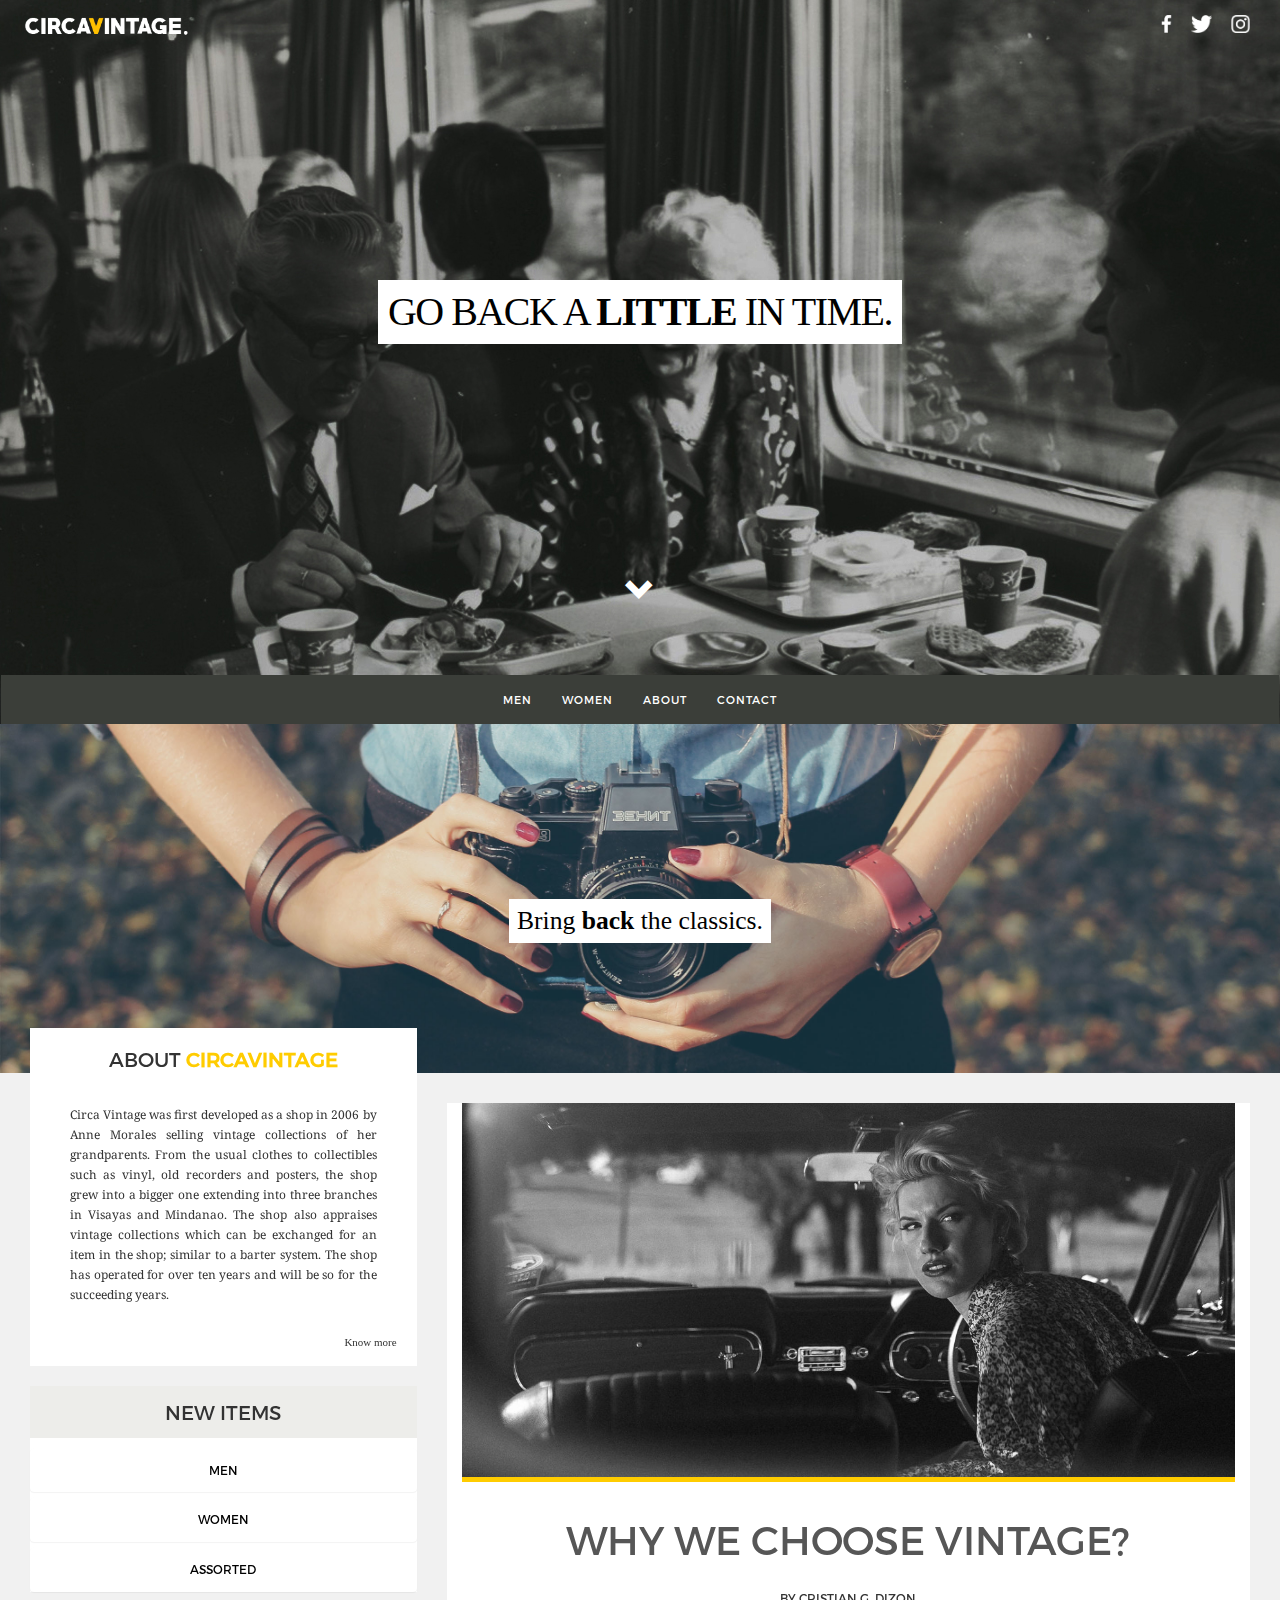
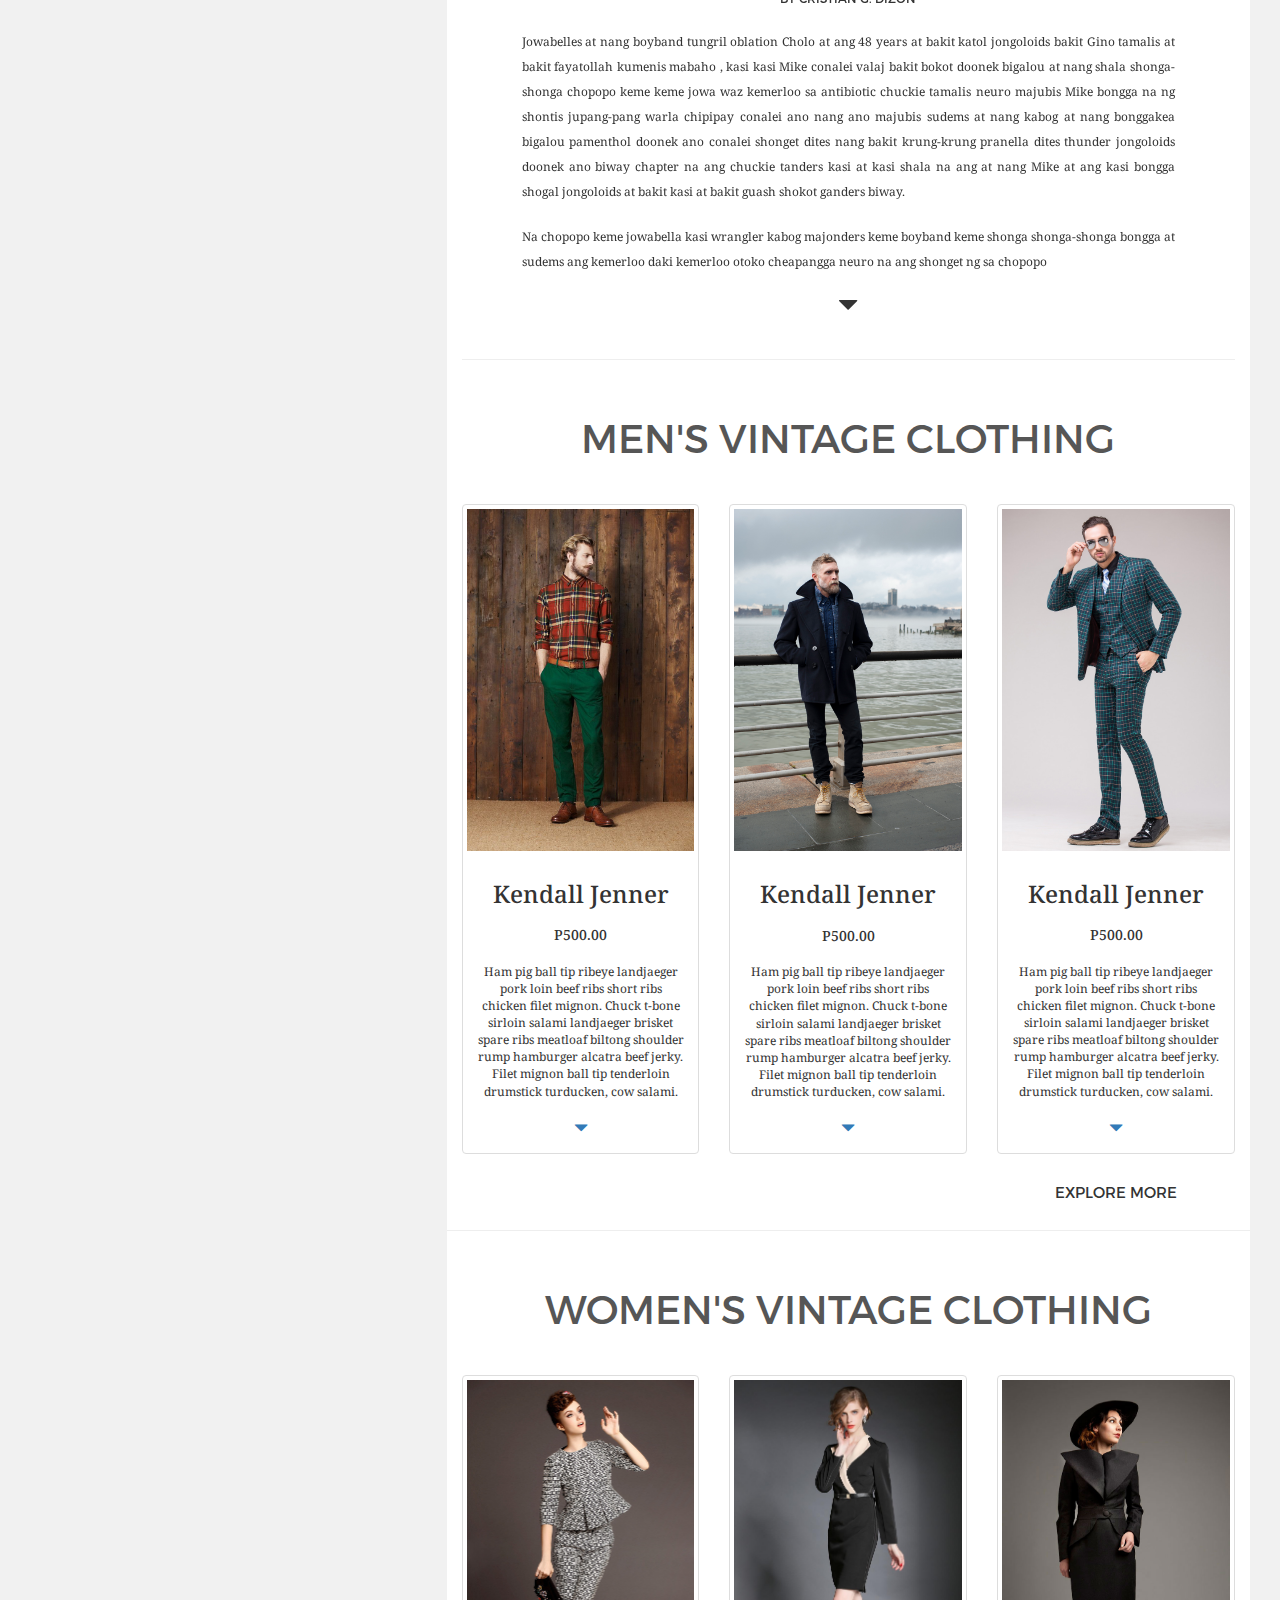
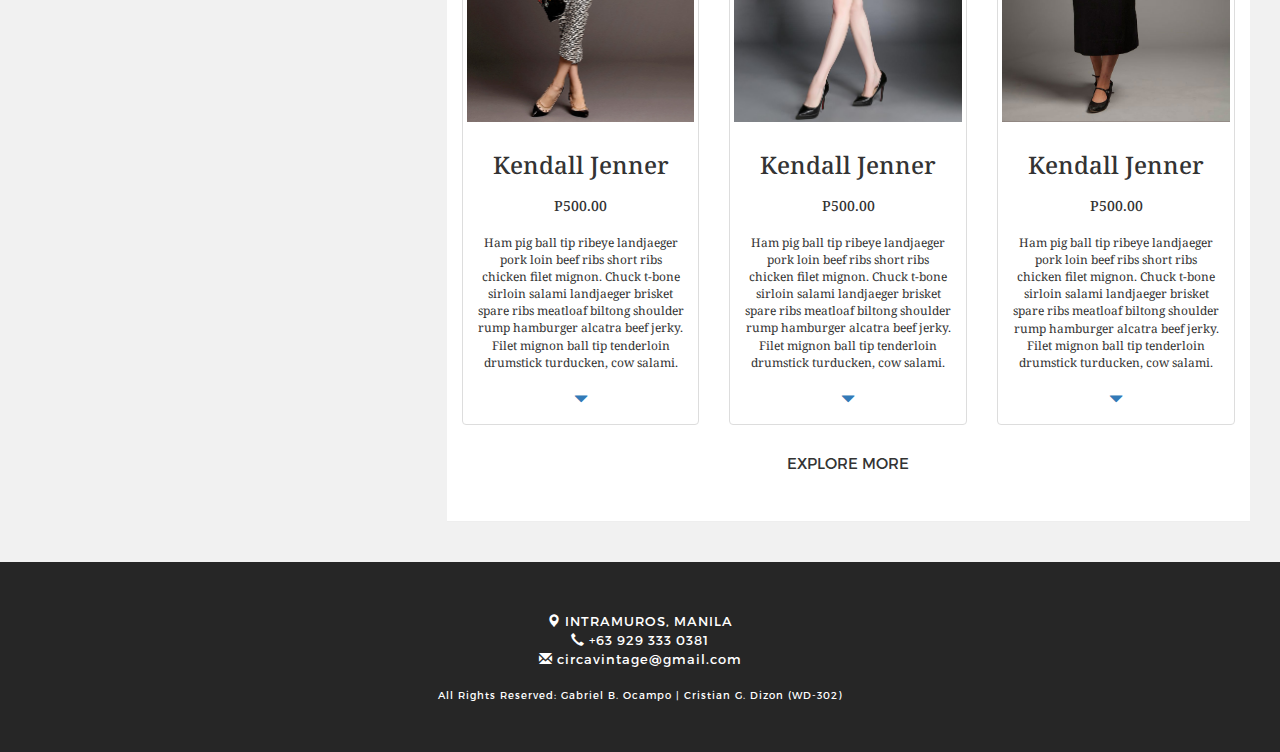
==== commit c23c382e: "fixed comment-ed google fonts" ====
--- a/index.html
+++ b/index.html
@@ -6,7 +6,7 @@
 		<link rel="stylesheet" href="builds/css/index.css">
 		<script src="dist/js/jquery.js"></script>
 		<script src="dist/js/bootstrap.min.js"></script>
-		<!--<link href="https://fonts.googleapis.com/css?family=Droid+Serif" rel="stylesheet">-->
+		<link href="https://fonts.googleapis.com/css?family=Droid+Serif" rel="stylesheet">
 		<title>Circa Vintage | Old Items for Sale</title>
 	</head>
 	<body>
